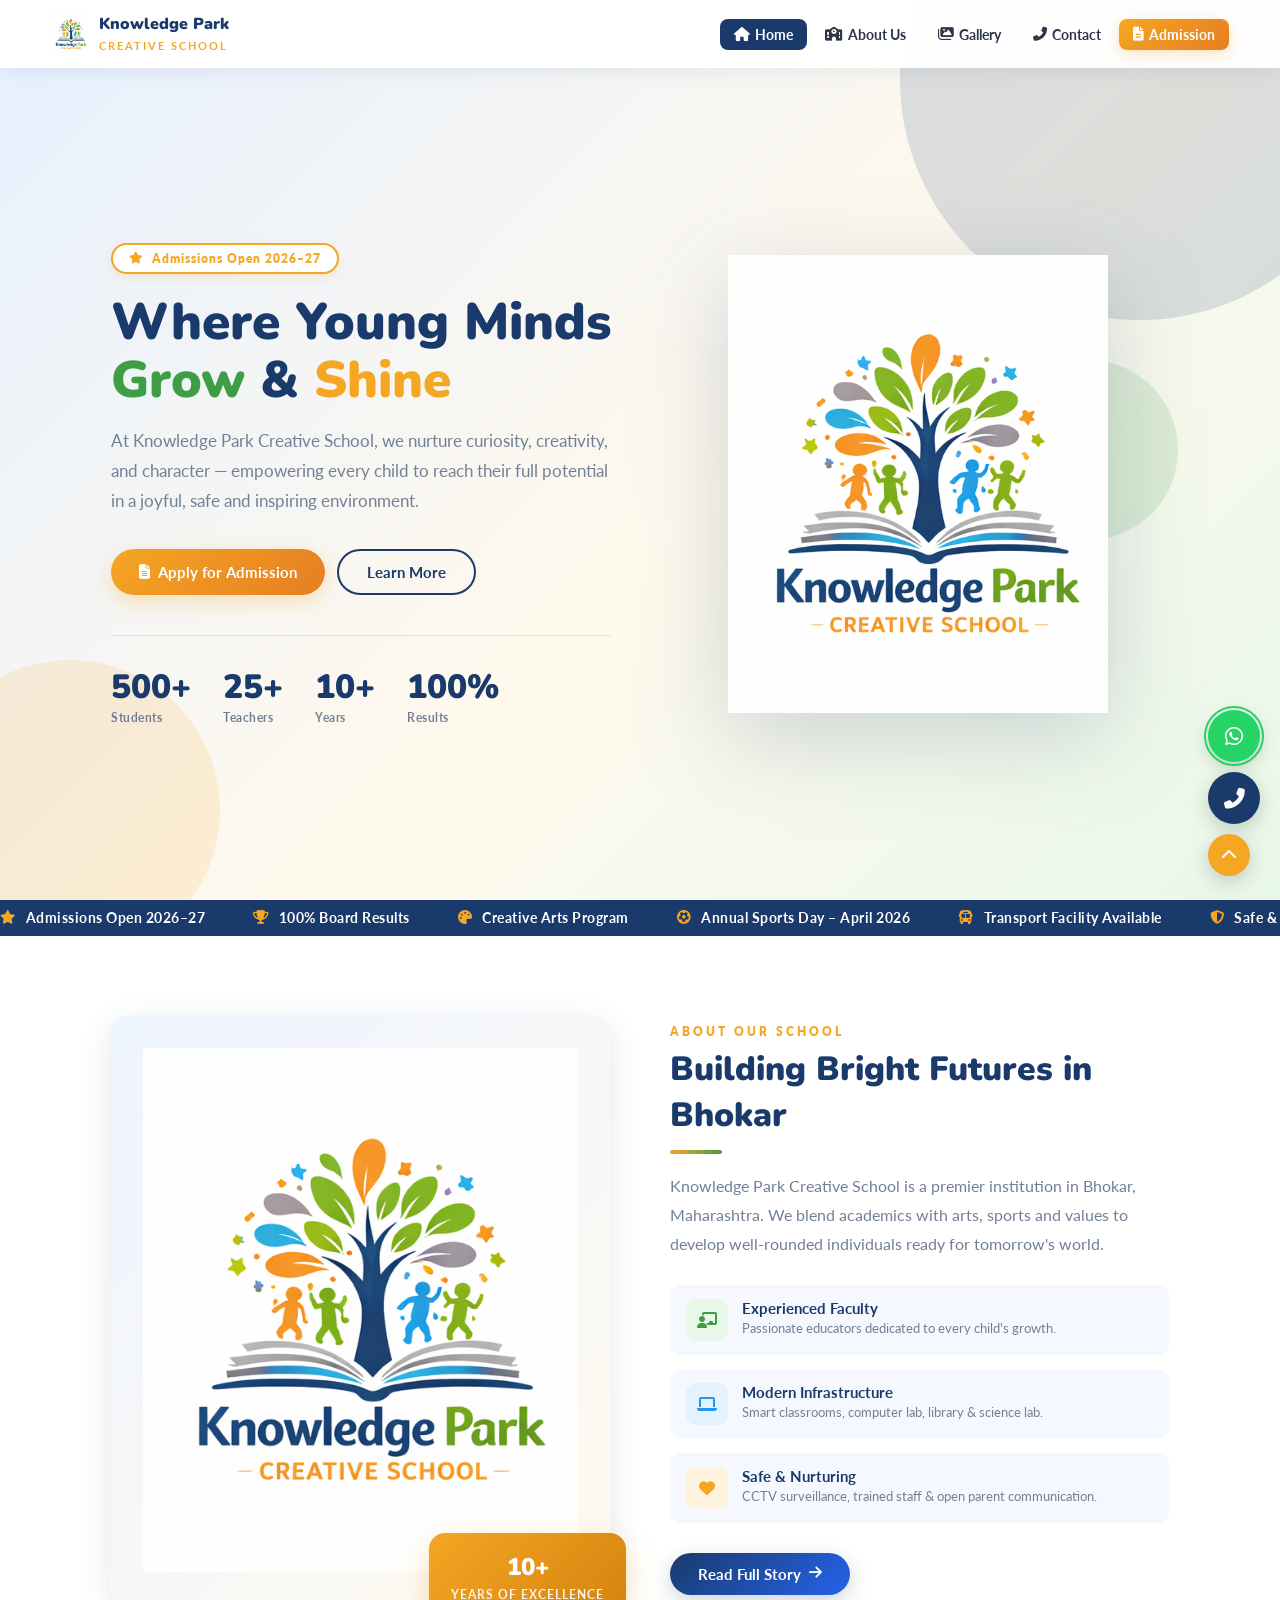
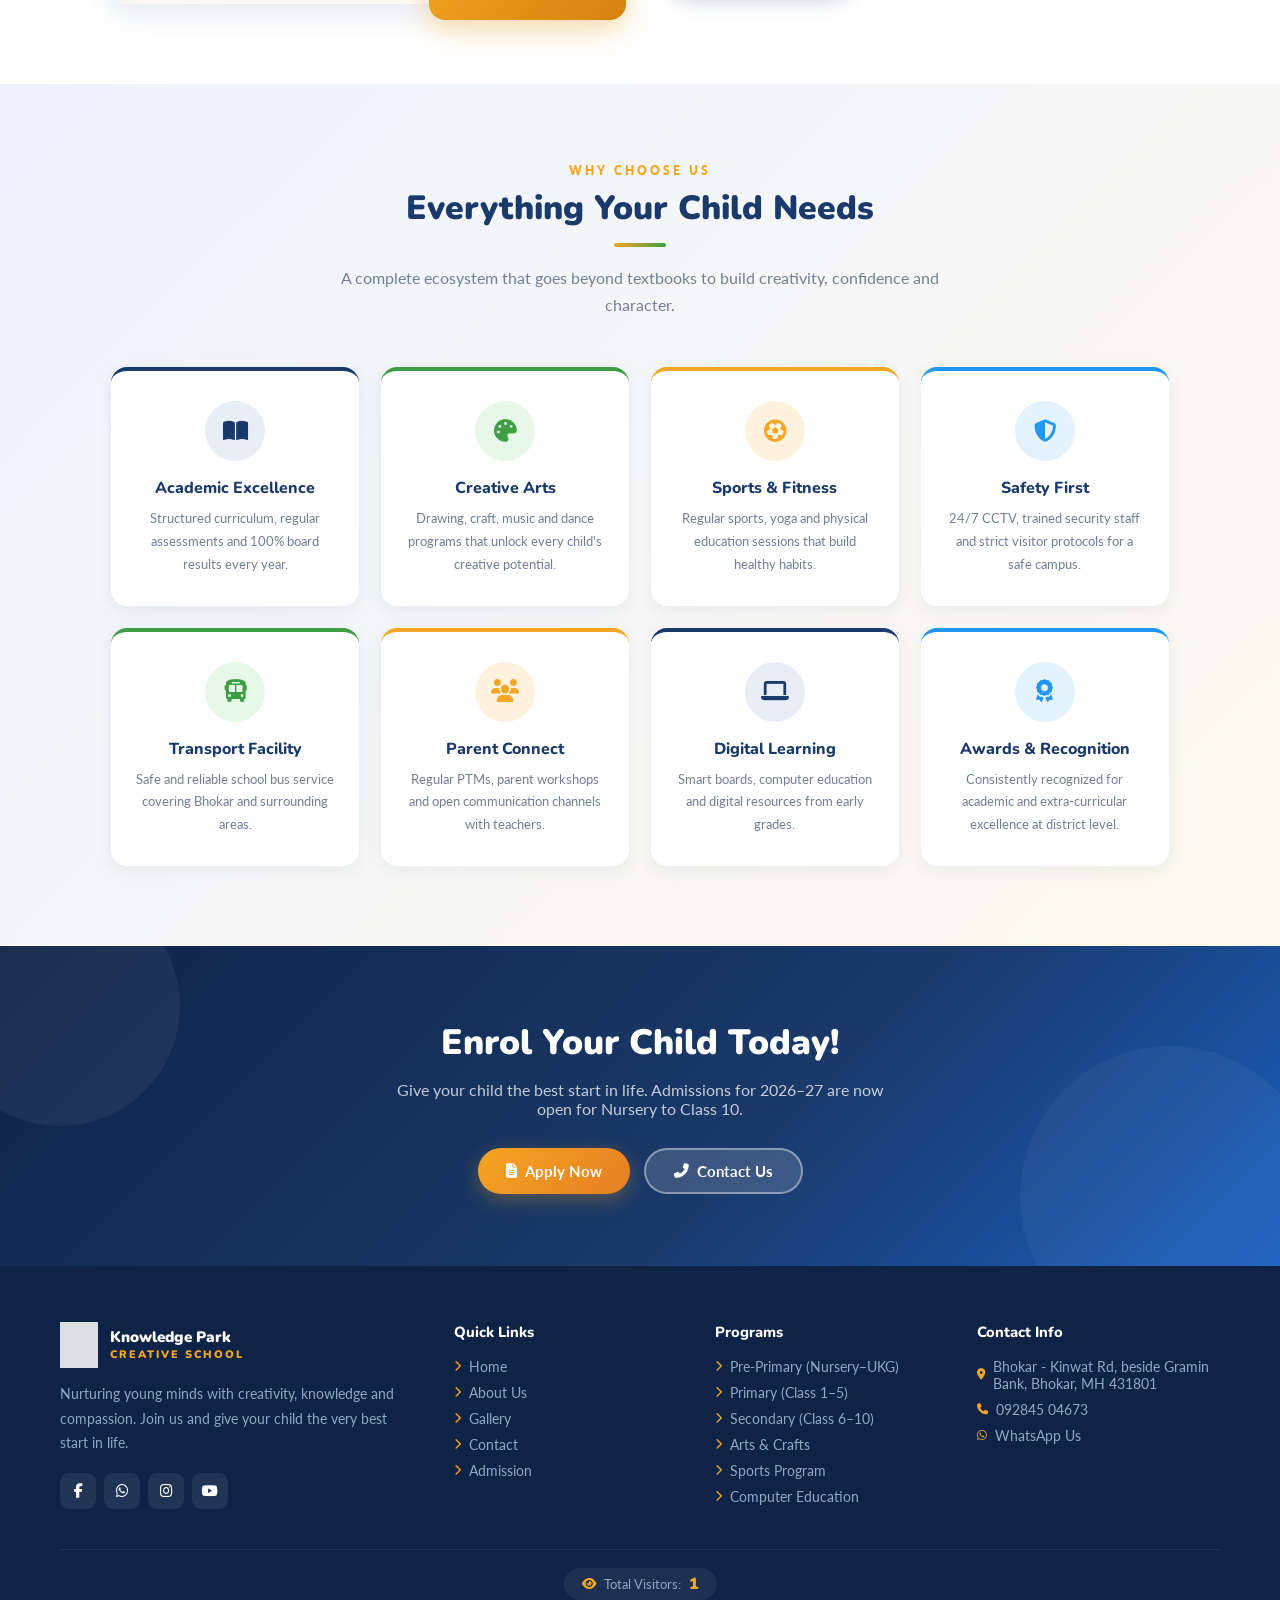
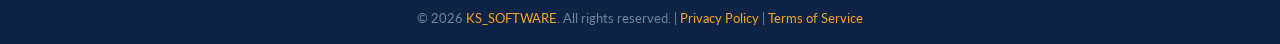
==== index.html @ bd8cb3d2 "School Website Knowledge Park Creative School Bhokar" ====
<!DOCTYPE html>
<html lang="en">
<head>
  <meta charset="UTF-8"/>
  <meta name="viewport" content="width=device-width, initial-scale=1.0"/>
  <title>Knowledge Park Creative School | Home</title>
  <meta name="description" content="Knowledge Park Creative School – A premier creative school in Bhokar, Maharashtra nurturing young minds."/>
  <link rel="icon" type="image/png" href="logo.png"/>
  <link rel="stylesheet" href="style.css"/>
  <link rel="stylesheet" href="https://cdnjs.cloudflare.com/ajax/libs/font-awesome/6.5.0/css/all.min.css"/>
  <style>
    /* ===== HERO ===== */
    .hero {
      min-height: 100vh;
      padding-top: 68px;
      background: linear-gradient(135deg, #e6f0ff 0%, #fff9ed 55%, #e8f8ea 100%);
      display: flex; align-items: center;
      position: relative; overflow: hidden;
    }
    .hero-orb {
      position: absolute; border-radius: 50%; pointer-events: none; opacity: .14;
    }
    .orb1 { width:480px;height:480px;background:var(--navy);top:-160px;right:-100px;animation:orbFloat 8s ease-in-out infinite; }
    .orb2 { width:300px;height:300px;background:var(--orange);bottom:-60px;left:-80px;animation:orbFloat 10s ease-in-out infinite reverse; }
    .orb3 { width:180px;height:180px;background:var(--green);top:40%;right:8%;animation:orbFloat 6s ease-in-out infinite 2s; }
    @keyframes orbFloat { 0%,100%{transform:translateY(0) scale(1);}50%{transform:translateY(-24px) scale(1.04);} }

    .hero-container {
      max-width: 1160px; margin: 0 auto; padding: 60px 4%;
      display: grid; grid-template-columns: 1fr 1fr; gap: 56px; align-items: center;
    }
    .hero-badge {
      display: inline-flex; align-items: center; gap: 8px;
      background: #fff; border: 2px solid var(--orange);
      color: var(--orange); font-weight: 800; font-size: .75rem;
      padding: 6px 16px; border-radius: 50px; margin-bottom: 20px;
      letter-spacing: 1px; box-shadow: 0 4px 12px rgba(245,166,35,.15);
      animation: fadeIn .6s ease both;
    }
    .hero-badge i { animation: spin 3s linear infinite; }
    @keyframes spin { to { transform: rotate(360deg); } }
    @keyframes fadeIn { from{opacity:0;transform:translateY(20px);}to{opacity:1;transform:translateY(0);} }

    .hero-title {
      font-family: 'Nunito', sans-serif;
      font-weight: 900; font-size: 3.2rem; line-height: 1.13;
      color: var(--navy); margin-bottom: 18px;
      animation: fadeIn .75s ease .1s both;
    }
    .hero-title .accent { color: var(--green); }
    .hero-title .accent2 { color: var(--orange); }
    .hero-desc {
      font-size: 1.04rem; color: var(--text-light);
      line-height: 1.8; margin-bottom: 32px;
      animation: fadeIn .75s ease .2s both;
    }
    .hero-actions { display: flex; gap: 12px; flex-wrap: wrap; animation: fadeIn .75s ease .3s both; }
    .hero-img-wrap {
      display: flex; justify-content: center; align-items: center;
      animation: fadeIn 1s ease .2s both;
    }
    .hero-img-wrap img {
      width: 88%; max-width: 380px;
      filter: drop-shadow(0 24px 48px rgba(26,58,107,.2));
      animation: imgFloat 5s ease-in-out infinite;
    }
    @keyframes imgFloat { 0%,100%{transform:translateY(0);}50%{transform:translateY(-16px);} }

    .hero-stats {
      display: flex; gap: 32px; flex-wrap: wrap;
      margin-top: 40px; padding-top: 28px;
      border-top: 1px solid rgba(26,58,107,.1);
      animation: fadeIn .75s ease .4s both;
    }
    .stat .num {
      font-family: 'Nunito', sans-serif;
      font-weight: 900; font-size: 2.1rem; color: var(--navy);
    }
    .stat .lbl { font-size: .76rem; color: var(--text-light); font-weight: 700; letter-spacing: .5px; }

    /* ===== MARQUEE ===== */
    .marquee-bar {
      background: var(--navy); color: #fff;
      padding: 10px 0; overflow: hidden; position: relative;
    }
    .marquee-track {
      display: flex; gap: 48px; width: max-content;
      animation: marquee 22s linear infinite;
      font-size: .85rem; font-weight: 700; letter-spacing: .5px;
      white-space: nowrap;
    }
    .marquee-track span { display: flex; align-items: center; gap: 10px; }
    .marquee-track i { color: var(--orange); }
    @keyframes marquee { 0%{transform:translateX(0);}100%{transform:translateX(-50%);} }

    /* ===== ABOUT SNIPPET ===== */
    .about-snap { background: #fff; }
    .about-snap-grid {
      display: grid; grid-template-columns: 1fr 1fr; gap: 60px; align-items: center;
    }
    .about-img-box { position: relative; }
    .about-img-box img {
      border-radius: var(--radius);
      background: linear-gradient(135deg,#eef4ff,#fffaef);
      padding: 32px;
      box-shadow: var(--shadow);
    }
    .about-float-badge {
      position: absolute; bottom: -16px; right: -16px;
      background: linear-gradient(135deg, var(--orange), #d4820e);
      color: #fff; border-radius: var(--radius);
      padding: 18px 22px; text-align: center;
      box-shadow: 0 10px 28px rgba(245,166,35,.35);
    }
    .about-float-badge strong { font-family:'Nunito',sans-serif; font-weight:900; font-size:1.5rem; display:block; }
    .about-float-badge span { font-size:.72rem; opacity:.9; font-weight:700; letter-spacing:1px; }

    .feat-list { display: flex; flex-direction: column; gap: 14px; margin: 26px 0 30px; }
    .feat-row {
      display: flex; gap: 14px; align-items: flex-start;
      padding: 14px 16px; border-radius: 12px;
      background: var(--bg); transition: transform .2s;
    }
    .feat-row:hover { transform: translateX(6px); }
    .feat-ico {
      width: 42px; height: 42px; border-radius: 10px; flex-shrink: 0;
      display: flex; align-items: center; justify-content: center; font-size: 1rem;
    }
    .ico-g { background: var(--green-light); color: var(--green); }
    .ico-b { background: var(--blue-light); color: var(--blue); }
    .ico-o { background: var(--orange-light); color: var(--orange); }
    .feat-row h4 { font-weight: 700; font-size: .92rem; color: var(--navy); }
    .feat-row p { font-size: .82rem; color: var(--text-light); margin-top: 3px; }

    /* ===== FEATURE CARDS ===== */
    .why-section { background: linear-gradient(135deg,#edf3ff,#fffaef); }
    .cards-grid {
      display: grid;
      grid-template-columns: repeat(auto-fit, minmax(240px,1fr));
      gap: 22px;
    }
    .why-card {
      background: #fff; border-radius: var(--radius);
      padding: 30px 24px; text-align: center;
      box-shadow: var(--shadow-sm);
      border-top: 4px solid transparent;
      transition: transform .3s, box-shadow .3s;
    }
    .why-card:hover { transform: translateY(-8px); box-shadow: var(--shadow); }
    .why-card.c-navy { border-top-color: var(--navy); }
    .why-card.c-green { border-top-color: var(--green); }
    .why-card.c-orange { border-top-color: var(--orange); }
    .why-card.c-blue { border-top-color: var(--blue); }
    .why-ico {
      width: 60px; height: 60px; border-radius: 50%;
      display: flex; align-items: center; justify-content: center;
      margin: 0 auto 16px; font-size: 1.4rem;
    }
    .why-card.c-navy .why-ico { background: #e8eef8; color: var(--navy); }
    .why-card.c-green .why-ico { background: var(--green-light); color: var(--green); }
    .why-card.c-orange .why-ico { background: var(--orange-light); color: var(--orange); }
    .why-card.c-blue .why-ico { background: var(--blue-light); color: var(--blue); }
    .why-card h3 { font-family:'Nunito',sans-serif; font-weight:800; font-size:1rem; color:var(--navy); margin-bottom:8px; }
    .why-card p { font-size:.84rem; color:var(--text-light); line-height:1.7; }

    /* ===== CTA BANNER ===== */
    .cta-section {
      background: linear-gradient(135deg, var(--navy-dark), var(--navy) 60%, #1a5fbf);
      padding: 72px 4%; text-align: center; color: #fff; position: relative; overflow: hidden;
    }
    .cta-section::before {
      content: '';
      position: absolute; top: -60px; left: -60px;
      width: 240px; height: 240px; border-radius: 50%;
      background: rgba(255,255,255,.05);
    }
    .cta-section::after {
      content: '';
      position: absolute; bottom: -80px; right: -40px;
      width: 300px; height: 300px; border-radius: 50%;
      background: rgba(255,255,255,.04);
    }
    .cta-section h2 { font-family:'Nunito',sans-serif; font-weight:900; font-size:2.2rem; margin-bottom:14px; }
    .cta-section p { color:rgba(255,255,255,.75); font-size:1rem; margin-bottom:30px; max-width:520px; margin-left:auto; margin-right:auto; }
    .cta-btns { display:flex; gap:14px; justify-content:center; flex-wrap:wrap; }

    @media(max-width:900px){
      .hero-container { grid-template-columns:1fr; text-align:center; }
      .hero-actions { justify-content:center; }
      .hero-stats { justify-content:center; }
      .hero-img-wrap { order:-1; }
      .about-snap-grid { grid-template-columns:1fr; }
      .about-float-badge { right:0; bottom:-14px; }
      .hero-title { font-size:2.2rem; }
    }
    @media(max-width:640px){ .hero-title{font-size:1.9rem;} }
  </style>
</head>
<body>

<!-- NAVBAR -->
<nav class="navbar" id="navbar">
  <a href="index.html" class="nav-brand">
    <img src="logo.png" alt="Knowledge Park Logo">
    <div class="nav-brand-text">
      <strong>Knowledge Park</strong>
      <small>CREATIVE SCHOOL</small>
    </div>
  </a>
  <ul class="nav-links">
    <li><a href="index.html" class="active"><i class="fas fa-home"></i> Home</a></li>
    <li><a href="about.html"><i class="fas fa-school"></i> About Us</a></li>
    <li><a href="gallery.html"><i class="fas fa-images"></i> Gallery</a></li>
    <li><a href="contact.html"><i class="fas fa-phone-alt"></i> Contact</a></li>
    <li class="nav-admit"><a href="admission.html"><i class="fas fa-file-alt"></i> Admission</a></li>
  </ul>
  <div class="hamburger" id="ham" onclick="toggleMob()"><span></span><span></span><span></span></div>
</nav>
<div class="mobile-nav" id="mobileNav">
  <a href="index.html" class="active"><i class="fas fa-home"></i> Home</a>
  <a href="about.html"><i class="fas fa-school"></i> About Us</a>
  <a href="gallery.html"><i class="fas fa-images"></i> Gallery</a>
  <a href="contact.html"><i class="fas fa-phone-alt"></i> Contact</a>
  <div class="m-admit"><a href="admission.html"><i class="fas fa-file-alt"></i> Admission</a></div>
</div>

<main>
  <!-- HERO -->
  <section class="hero">
    <div class="hero-orb orb1"></div>
    <div class="hero-orb orb2"></div>
    <div class="hero-orb orb3"></div>
    <div class="hero-container">
      <div class="hero-text">
        <div class="hero-badge"><i class="fas fa-star"></i> Admissions Open 2026–27</div>
        <h1 class="hero-title">Where Young Minds <span class="accent">Grow</span> &amp; <span class="accent2">Shine</span></h1>
        <p class="hero-desc">At Knowledge Park Creative School, we nurture curiosity, creativity, and character — empowering every child to reach their full potential in a joyful, safe and inspiring environment.</p>
        <div class="hero-actions">
          <a href="admission.html" class="btn btn-orange"><i class="fas fa-file-alt"></i> Apply for Admission</a>
          <a href="about.html" class="btn btn-outline">Learn More</a>
        </div>
        <div class="hero-stats">
          <div class="stat"><div class="num">500+</div><div class="lbl">Students</div></div>
          <div class="stat"><div class="num">25+</div><div class="lbl">Teachers</div></div>
          <div class="stat"><div class="num">10+</div><div class="lbl">Years</div></div>
          <div class="stat"><div class="num">100%</div><div class="lbl">Results</div></div>
        </div>
      </div>
      <div class="hero-img-wrap">
        <img src="logo.png" alt="Knowledge Park Creative School"/>
      </div>
    </div>
  </section>

  <!-- MARQUEE -->
  <div class="marquee-bar">
    <div class="marquee-track" id="marquee">
      <span><i class="fas fa-star"></i> Admissions Open 2026–27</span>
      <span><i class="fas fa-trophy"></i> 100% Board Results</span>
      <span><i class="fas fa-palette"></i> Creative Arts Program</span>
      <span><i class="fas fa-futbol"></i> Annual Sports Day – April 2026</span>
      <span><i class="fas fa-bus"></i> Transport Facility Available</span>
      <span><i class="fas fa-shield-alt"></i> Safe & Secure Campus</span>
      <span><i class="fas fa-music"></i> Cultural Events Every Month</span>
      <span><i class="fas fa-star"></i> Admissions Open 2026–27</span>
      <span><i class="fas fa-trophy"></i> 100% Board Results</span>
      <span><i class="fas fa-palette"></i> Creative Arts Program</span>
      <span><i class="fas fa-futbol"></i> Annual Sports Day – April 2026</span>
      <span><i class="fas fa-bus"></i> Transport Facility Available</span>
      <span><i class="fas fa-shield-alt"></i> Safe & Secure Campus</span>
      <span><i class="fas fa-music"></i> Cultural Events Every Month</span>
    </div>
  </div>

  <!-- ABOUT SNAP -->
  <section class="section about-snap">
    <div class="container">
      <div class="about-snap-grid">
        <div class="about-img-box reveal-left">
          <img src="logo.png" alt="About Us"/>
          <div class="about-float-badge">
            <strong>10+</strong>
            <span>YEARS OF EXCELLENCE</span>
          </div>
        </div>
        <div class="reveal-right">
          <div class="section-label">About Our School</div>
          <h2 class="section-title">Building Bright Futures in Bhokar</h2>
          <div class="divider"></div>
          <p style="color:var(--text-light);line-height:1.8;">Knowledge Park Creative School is a premier institution in Bhokar, Maharashtra. We blend academics with arts, sports and values to develop well-rounded individuals ready for tomorrow's world.</p>
          <div class="feat-list">
            <div class="feat-row">
              <div class="feat-ico ico-g"><i class="fas fa-chalkboard-teacher"></i></div>
              <div><h4>Experienced Faculty</h4><p>Passionate educators dedicated to every child's growth.</p></div>
            </div>
            <div class="feat-row">
              <div class="feat-ico ico-b"><i class="fas fa-laptop"></i></div>
              <div><h4>Modern Infrastructure</h4><p>Smart classrooms, computer lab, library & science lab.</p></div>
            </div>
            <div class="feat-row">
              <div class="feat-ico ico-o"><i class="fas fa-heart"></i></div>
              <div><h4>Safe & Nurturing</h4><p>CCTV surveillance, trained staff & open parent communication.</p></div>
            </div>
          </div>
          <a href="about.html" class="btn btn-navy">Read Full Story <i class="fas fa-arrow-right"></i></a>
        </div>
      </div>
    </div>
  </section>

  <!-- WHY US -->
  <section class="section why-section">
    <div class="container">
      <div class="text-center" style="margin-bottom:48px;">
        <div class="section-label reveal">Why Choose Us</div>
        <h2 class="section-title reveal">Everything Your Child Needs</h2>
        <div class="divider center reveal"></div>
        <p class="section-sub reveal">A complete ecosystem that goes beyond textbooks to build creativity, confidence and character.</p>
      </div>
      <div class="cards-grid">
        <div class="why-card c-navy reveal"><div class="why-ico"><i class="fas fa-book-open"></i></div><h3>Academic Excellence</h3><p>Structured curriculum, regular assessments and 100% board results every year.</p></div>
        <div class="why-card c-green reveal"><div class="why-ico"><i class="fas fa-palette"></i></div><h3>Creative Arts</h3><p>Drawing, craft, music and dance programs that unlock every child's creative potential.</p></div>
        <div class="why-card c-orange reveal"><div class="why-ico"><i class="fas fa-futbol"></i></div><h3>Sports & Fitness</h3><p>Regular sports, yoga and physical education sessions that build healthy habits.</p></div>
        <div class="why-card c-blue reveal"><div class="why-ico"><i class="fas fa-shield-alt"></i></div><h3>Safety First</h3><p>24/7 CCTV, trained security staff and strict visitor protocols for a safe campus.</p></div>
        <div class="why-card c-green reveal"><div class="why-ico"><i class="fas fa-bus"></i></div><h3>Transport Facility</h3><p>Safe and reliable school bus service covering Bhokar and surrounding areas.</p></div>
        <div class="why-card c-orange reveal"><div class="why-ico"><i class="fas fa-users"></i></div><h3>Parent Connect</h3><p>Regular PTMs, parent workshops and open communication channels with teachers.</p></div>
        <div class="why-card c-navy reveal"><div class="why-ico"><i class="fas fa-laptop"></i></div><h3>Digital Learning</h3><p>Smart boards, computer education and digital resources from early grades.</p></div>
        <div class="why-card c-blue reveal"><div class="why-ico"><i class="fas fa-award"></i></div><h3>Awards & Recognition</h3><p>Consistently recognized for academic and extra-curricular excellence at district level.</p></div>
      </div>
    </div>
  </section>

  <!-- CTA -->
  <section class="cta-section">
    <h2 class="reveal">Enrol Your Child Today!</h2>
    <p class="reveal">Give your child the best start in life. Admissions for 2026–27 are now open for Nursery to Class 10.</p>
    <div class="cta-btns reveal">
      <a href="admission.html" class="btn btn-orange"><i class="fas fa-file-alt"></i> Apply Now</a>
      <a href="contact.html" class="btn" style="background:rgba(255,255,255,.15);color:#fff;border:2px solid rgba(255,255,255,.4);"><i class="fas fa-phone-alt"></i> Contact Us</a>
    </div>
  </section>
</main>

<!-- FLOATING BUTTONS -->
<div class="float-btns">
  <a href="https://wa.me/919284504673?text=Hello!%20I%20am%20interested%20in%20Knowledge%20Park%20Creative%20School." target="_blank" class="float-btn wa" title="WhatsApp"><i class="fab fa-whatsapp"></i></a>
  <a href="tel:09284504673" class="float-btn call" title="Call Us"><i class="fas fa-phone-alt"></i></a>
  <a href="#" class="float-btn totop" title="Top"><i class="fas fa-chevron-up"></i></a>
</div>

<!-- FOOTER -->
<footer>
  <div class="footer-inner">
    <div class="footer-grid">
      <div class="footer-col">
        <div class="footer-brand-row">
          <img src="logo.png" alt="Logo"/>
          <div class="ft">Knowledge Park<small>CREATIVE SCHOOL</small></div>
        </div>
        <p>Nurturing young minds with creativity, knowledge and compassion. Join us and give your child the very best start in life.</p>
        <div class="footer-socials">
          <a href="#" class="soc"><i class="fab fa-facebook-f"></i></a>
          <a href="https://wa.me/919284504673" target="_blank" class="soc"><i class="fab fa-whatsapp"></i></a>
          <a href="#" class="soc"><i class="fab fa-instagram"></i></a>
          <a href="#" class="soc"><i class="fab fa-youtube"></i></a>
        </div>
      </div>
      <div class="footer-col">
        <h5>Quick Links</h5>
        <ul>
          <li><a href="index.html"><i class="fas fa-chevron-right"></i> Home</a></li>
          <li><a href="about.html"><i class="fas fa-chevron-right"></i> About Us</a></li>
          <li><a href="gallery.html"><i class="fas fa-chevron-right"></i> Gallery</a></li>
          <li><a href="contact.html"><i class="fas fa-chevron-right"></i> Contact</a></li>
          <li><a href="admission.html"><i class="fas fa-chevron-right"></i> Admission</a></li>
        </ul>
      </div>
      <div class="footer-col">
        <h5>Programs</h5>
        <ul>
          <li><a href="#"><i class="fas fa-chevron-right"></i> Pre-Primary (Nursery–UKG)</a></li>
          <li><a href="#"><i class="fas fa-chevron-right"></i> Primary (Class 1–5)</a></li>
          <li><a href="#"><i class="fas fa-chevron-right"></i> Secondary (Class 6–10)</a></li>
          <li><a href="#"><i class="fas fa-chevron-right"></i> Arts &amp; Crafts</a></li>
          <li><a href="#"><i class="fas fa-chevron-right"></i> Sports Program</a></li>
          <li><a href="#"><i class="fas fa-chevron-right"></i> Computer Education</a></li>
        </ul>
      </div>
      <div class="footer-col">
        <h5>Contact Info</h5>
        <ul>
          <li><a href="https://maps.app.goo.gl/Pv4KhenSPERhErub9" target="_blank"><i class="fas fa-map-marker-alt"></i> Bhokar - Kinwat Rd, beside Gramin Bank, Bhokar, MH 431801</a></li>
          <li><a href="tel:09284504673"><i class="fas fa-phone"></i> 092845 04673</a></li>
          <li><a href="https://wa.me/919284504673" target="_blank"><i class="fab fa-whatsapp"></i> WhatsApp Us</a></li>
        </ul>
      </div>
    </div>
    <div class="footer-bottom">
      <div class="visitor-row"><i class="fas fa-eye" style="color:var(--orange)"></i> Total Visitors: <span id="visitorCount">0</span></div>
      <p class="footer-copy">&copy; 2026 <a href="https://kssoftware.co.in" target="_blank" rel="noopener">KS_SOFTWARE</a>. All rights reserved. | <a href="#">Privacy Policy</a> | <a href="#">Terms of Service</a></p>
    </div>
  </div>
</footer>

<script>
  function toggleMob(){ document.getElementById('mobileNav').classList.toggle('open'); }
  // Visitor counter
  (function(){
    const k='kpcs_vc'; let c=parseInt(localStorage.getItem(k)||'0');
    if(!sessionStorage.getItem('kpcs_vs')){ c++; localStorage.setItem(k,c); sessionStorage.setItem('kpcs_vs','1'); }
    document.getElementById('visitorCount').textContent=c.toLocaleString();
  })();
  // Scroll reveal
  const revEls=document.querySelectorAll('.reveal,.reveal-left,.reveal-right');
  const obs=new IntersectionObserver(entries=>{ entries.forEach(e=>{ if(e.isIntersecting){e.target.classList.add('visible');obs.unobserve(e.target);} }); },{threshold:.1});
  revEls.forEach(el=>obs.observe(el));
</script>
</body>
</html>
---- style.css ----
@import url('https://fonts.googleapis.com/css2?family=Nunito:wght@400;600;700;800;900&family=Lato:wght@300;400;700&display=swap');

:root {
  --navy: #1a3a6b;
  --navy-dark: #0f2347;
  --green: #3d9e45;
  --green-light: #e8f8e8;
  --orange: #f5a623;
  --orange-light: #fff3e0;
  --blue: #2196f3;
  --blue-light: #e3f2fd;
  --white: #ffffff;
  --bg: #f5f8ff;
  --text: #2d3748;
  --text-light: #718096;
  --border: #e2e8f0;
  --shadow-sm: 0 4px 16px rgba(26,58,107,0.08);
  --shadow: 0 8px 32px rgba(26,58,107,0.12);
  --shadow-lg: 0 20px 60px rgba(26,58,107,0.16);
  --radius: 16px;
  --radius-sm: 10px;
}

*, *::before, *::after { margin: 0; padding: 0; box-sizing: border-box; }
html { scroll-behavior: smooth; }
body {
  font-family: 'Lato', sans-serif;
  color: var(--text);
  background: var(--bg);
  overflow-x: hidden;
  min-height: 100vh;
  display: flex;
  flex-direction: column;
}
main { flex: 1; }
img { max-width: 100%; display: block; }
a { text-decoration: none; }

/* ===================== NAVBAR ===================== */
.navbar {
  position: fixed; top: 0; left: 0; right: 0; z-index: 999;
  height: 68px;
  background: rgba(255,255,255,0.97);
  backdrop-filter: blur(10px);
  box-shadow: 0 2px 20px rgba(26,58,107,0.09);
  display: flex; align-items: center;
  padding: 0 4%;
  gap: 20px;
}
.nav-brand {
  display: flex; align-items: center; gap: 10px;
  text-decoration: none; flex-shrink: 0;
}
.nav-brand img { height: 46px; }
.nav-brand-text { line-height: 1.2; }
.nav-brand-text strong {
  display: block;
  font-family: 'Nunito', sans-serif;
  font-weight: 900;
  font-size: 1rem;
  color: var(--navy);
}
.nav-brand-text small {
  font-size: .68rem;
  font-weight: 700;
  color: var(--orange);
  letter-spacing: 2px;
}
.nav-links {
  display: flex; align-items: center; gap: 4px;
  list-style: none; margin-left: auto;
}
.nav-links a {
  display: flex; align-items: center; gap: 5px;
  padding: 7px 14px;
  border-radius: 8px;
  font-weight: 700;
  font-size: .88rem;
  color: var(--text);
  transition: background .2s, color .2s;
}
.nav-links a:hover { background: var(--bg); color: var(--navy); }
.nav-links a.active { background: var(--navy); color: #fff; }
.nav-links a.active:hover { background: var(--navy-dark); }
.nav-links .nav-admit a {
  background: linear-gradient(135deg, var(--orange), #e67e22);
  color: #fff;
  box-shadow: 0 4px 14px rgba(245,166,35,.3);
}
.nav-links .nav-admit a:hover { transform: translateY(-1px); box-shadow: 0 6px 18px rgba(245,166,35,.4); }
.hamburger {
  display: none; flex-direction: column; gap: 5px;
  cursor: pointer; margin-left: auto; padding: 8px; border-radius: 8px;
}
.hamburger span { width: 24px; height: 2px; background: var(--navy); border-radius: 2px; transition: .3s; }
.mobile-nav {
  display: none;
  position: fixed; top: 68px; left: 0; right: 0; z-index: 998;
  background: #fff;
  border-bottom: 1px solid var(--border);
  padding: 12px 4% 16px;
  flex-direction: column; gap: 4px;
  box-shadow: 0 8px 24px rgba(0,0,0,.08);
}
.mobile-nav.open { display: flex; }
.mobile-nav a {
  padding: 10px 14px;
  border-radius: 8px;
  font-weight: 700;
  font-size: .9rem;
  color: var(--text);
  transition: background .2s;
}
.mobile-nav a:hover, .mobile-nav a.active { background: var(--bg); color: var(--navy); }
.mobile-nav .m-admit a {
  background: linear-gradient(135deg,var(--orange),#e67e22);
  color: #fff; text-align: center; margin-top: 4px;
}

/* ===================== PAGE HEADER BANNER ===================== */
.page-banner {
  background: linear-gradient(135deg, var(--navy-dark) 0%, var(--navy) 60%, #1a5fbf 100%);
  padding: 120px 4% 60px;
  position: relative; overflow: hidden;
  text-align: center; color: #fff;
}
.page-banner::before {
  content: '';
  position: absolute; inset: 0;
  background: url("data:image/svg+xml,%3Csvg width='60' height='60' viewBox='0 0 60 60' xmlns='http://www.w3.org/2000/svg'%3E%3Cg fill='none' fill-rule='evenodd'%3E%3Cg fill='%23ffffff' fill-opacity='0.04'%3E%3Ccircle cx='30' cy='30' r='20'/%3E%3C/g%3E%3C/g%3E%3C/svg%3E");
}
.page-banner .breadcrumb {
  display: inline-flex; align-items: center; gap: 8px;
  background: rgba(255,255,255,.1);
  border: 1px solid rgba(255,255,255,.2);
  border-radius: 50px;
  padding: 6px 18px;
  font-size: .8rem;
  font-weight: 700;
  letter-spacing: .5px;
  margin-bottom: 18px;
  color: rgba(255,255,255,.85);
}
.page-banner h1 {
  font-family: 'Nunito', sans-serif;
  font-weight: 900;
  font-size: 2.8rem;
  margin-bottom: 12px;
}
.page-banner p {
  font-size: 1.05rem;
  color: rgba(255,255,255,.78);
  max-width: 560px;
  margin: 0 auto;
  line-height: 1.7;
}
.banner-wave {
  position: absolute; bottom: -1px; left: 0; right: 0;
}

/* ===================== SECTION COMMONS ===================== */
.container { max-width: 1160px; margin: 0 auto; padding: 0 4%; }
.section { padding: 80px 0; }
.section-label {
  font-size: .72rem; font-weight: 800; letter-spacing: 3px;
  text-transform: uppercase; color: var(--orange);
  margin-bottom: 8px;
}
.section-title {
  font-family: 'Nunito', sans-serif;
  font-weight: 900; font-size: 2.1rem; color: var(--navy);
  margin-bottom: 10px;
}
.section-sub {
  color: var(--text-light); line-height: 1.75; font-size: .97rem;
  max-width: 600px;
}
.divider {
  width: 52px; height: 4px;
  background: linear-gradient(90deg, var(--orange), var(--green));
  border-radius: 4px; margin: 12px 0 18px;
}
.divider.center { margin: 12px auto 18px; }
.text-center { text-align: center; }
.text-center .section-sub { margin: 0 auto; }

/* ===================== CARDS ===================== */
.card {
  background: #fff;
  border-radius: var(--radius);
  box-shadow: var(--shadow-sm);
  transition: transform .3s, box-shadow .3s;
  overflow: hidden;
}
.card:hover { transform: translateY(-6px); box-shadow: var(--shadow); }

/* ===================== BUTTONS ===================== */
.btn {
  display: inline-flex; align-items: center; gap: 8px;
  padding: 12px 28px; border-radius: 50px;
  font-family: 'Lato', sans-serif;
  font-weight: 700; font-size: .92rem;
  cursor: pointer; border: none; transition: transform .2s, box-shadow .2s;
  text-decoration: none;
}
.btn:hover { transform: translateY(-2px); }
.btn-navy {
  background: linear-gradient(135deg, var(--navy), #2563eb);
  color: #fff;
  box-shadow: 0 6px 20px rgba(26,58,107,.22);
}
.btn-navy:hover { box-shadow: 0 10px 28px rgba(26,58,107,.3); }
.btn-orange {
  background: linear-gradient(135deg, var(--orange), #e67e22);
  color: #fff;
  box-shadow: 0 6px 20px rgba(245,166,35,.3);
}
.btn-orange:hover { box-shadow: 0 10px 28px rgba(245,166,35,.4); }
.btn-outline {
  background: transparent;
  border: 2.5px solid var(--navy);
  color: var(--navy);
}
.btn-outline:hover { background: var(--navy); color: #fff; }
.btn-green {
  background: linear-gradient(135deg, var(--green), #2e7d32);
  color: #fff;
  box-shadow: 0 6px 20px rgba(61,158,69,.25);
}

/* ===================== FORM ELEMENTS ===================== */
.form-group { display: flex; flex-direction: column; gap: 6px; margin-bottom: 16px; }
.form-group label { font-size: .82rem; font-weight: 700; color: var(--navy); }
.form-group input,
.form-group select,
.form-group textarea {
  padding: 11px 14px;
  border: 2px solid var(--border);
  border-radius: var(--radius-sm);
  font-family: 'Lato', sans-serif;
  font-size: .9rem;
  color: var(--text);
  background: #fff;
  outline: none;
  transition: border-color .2s, box-shadow .2s;
}
.form-group input:focus,
.form-group select:focus,
.form-group textarea:focus {
  border-color: var(--navy);
  box-shadow: 0 0 0 3px rgba(26,58,107,.08);
}
.form-group textarea { resize: vertical; min-height: 100px; }
.form-row { display: grid; grid-template-columns: 1fr 1fr; gap: 14px; }

/* ===================== FLOAT BUTTONS ===================== */
.float-btns {
  position: fixed; bottom: 24px; right: 20px;
  display: flex; flex-direction: column; gap: 10px;
  z-index: 1500;
}
.float-btn {
  width: 52px; height: 52px;
  border-radius: 50%;
  display: flex; align-items: center; justify-content: center;
  font-size: 1.3rem; color: #fff;
  text-decoration: none;
  box-shadow: 0 6px 20px rgba(0,0,0,.18);
  transition: transform .2s, box-shadow .2s;
  position: relative;
}
.float-btn:hover { transform: scale(1.1); box-shadow: 0 10px 26px rgba(0,0,0,.24); }
.float-btn.wa { background: #25d366; }
.float-btn.wa::after {
  content: '';
  position: absolute; inset: -4px; border-radius: 50%;
  border: 2px solid #25d366;
  animation: waPulse 2.2s infinite;
}
@keyframes waPulse {
  0% { transform: scale(1); opacity: .8; }
  70% { transform: scale(1.5); opacity: 0; }
  100% { opacity: 0; }
}
.float-btn.call { background: var(--navy); }
.float-btn.totop { background: var(--orange); width: 42px; height: 42px; font-size: 1rem; }

/* ===================== FOOTER ===================== */
footer {
  background: var(--navy-dark);
  color: #fff;
  padding: 56px 4% 0;
}
.footer-inner {
  max-width: 1160px; margin: 0 auto;
}
.footer-grid {
  display: grid;
  grid-template-columns: 1.6fr 1fr 1fr 1.1fr;
  gap: 40px;
  padding-bottom: 40px;
  border-bottom: 1px solid rgba(255,255,255,.08);
}
.footer-brand-row {
  display: flex; align-items: center; gap: 12px; margin-bottom: 14px;
}
.footer-brand-row img { height: 46px; filter: brightness(0) invert(1) opacity(.85); }
.footer-brand-row .ft { font-family: 'Nunito', sans-serif; font-weight: 900; font-size: .95rem; line-height: 1.3; }
.footer-brand-row .ft small { display: block; color: var(--orange); font-size: .68rem; letter-spacing: 2px; }
.footer-col p { font-size: .85rem; color: #8daac2; line-height: 1.8; }
.footer-col h5 {
  font-family: 'Nunito', sans-serif;
  font-weight: 800; font-size: .92rem;
  color: #fff; margin-bottom: 16px;
}
.footer-col ul { list-style: none; display: flex; flex-direction: column; gap: 9px; }
.footer-col ul li a {
  font-size: .86rem; color: #8daac2;
  display: flex; align-items: center; gap: 8px;
  transition: color .2s;
}
.footer-col ul li a:hover { color: var(--orange); }
.footer-col ul li a i { font-size: .7rem; color: var(--orange); }
.footer-socials { display: flex; gap: 8px; margin-top: 18px; }
.soc {
  width: 36px; height: 36px;
  background: rgba(255,255,255,.08);
  border-radius: 9px;
  display: flex; align-items: center; justify-content: center;
  color: #fff; font-size: .9rem; transition: background .2s;
}
.soc:hover { background: var(--orange); }
.footer-bottom {
  padding: 18px 0;
  text-align: center;
}
.visitor-row {
  display: inline-flex; align-items: center; gap: 8px;
  background: rgba(255,255,255,.06);
  border-radius: 50px; padding: 5px 18px;
  font-size: .8rem; color: #8daac2;
  margin-bottom: 10px;
}
.visitor-row span { color: var(--orange); font-family: 'Nunito', sans-serif; font-weight: 900; font-size: 1rem; }
.footer-copy { font-size: .8rem; color: #6a88a0; }
.footer-copy a { color: var(--orange); }
.footer-copy a:hover { text-decoration: underline; }

/* ===================== REVEAL ANIMATION ===================== */
.reveal { opacity: 0; transform: translateY(28px); transition: opacity .65s ease, transform .65s ease; }
.reveal.visible { opacity: 1; transform: translateY(0); }
.reveal-left { opacity: 0; transform: translateX(-30px); transition: opacity .65s ease, transform .65s ease; }
.reveal-left.visible { opacity: 1; transform: translateX(0); }
.reveal-right { opacity: 0; transform: translateX(30px); transition: opacity .65s ease, transform .65s ease; }
.reveal-right.visible { opacity: 1; transform: translateX(0); }

/* ===================== RESPONSIVE ===================== */
@media (max-width: 900px) {
  .footer-grid { grid-template-columns: 1fr 1fr; }
  .page-banner h1 { font-size: 2rem; }
}
@media (max-width: 640px) {
  .nav-links { display: none !important; }
  .hamburger { display: flex; }
  .form-row { grid-template-columns: 1fr; }
  .footer-grid { grid-template-columns: 1fr; gap: 28px; }
  .section { padding: 56px 0; }
  .page-banner { padding: 110px 4% 50px; }
  .page-banner h1 { font-size: 1.7rem; }
}
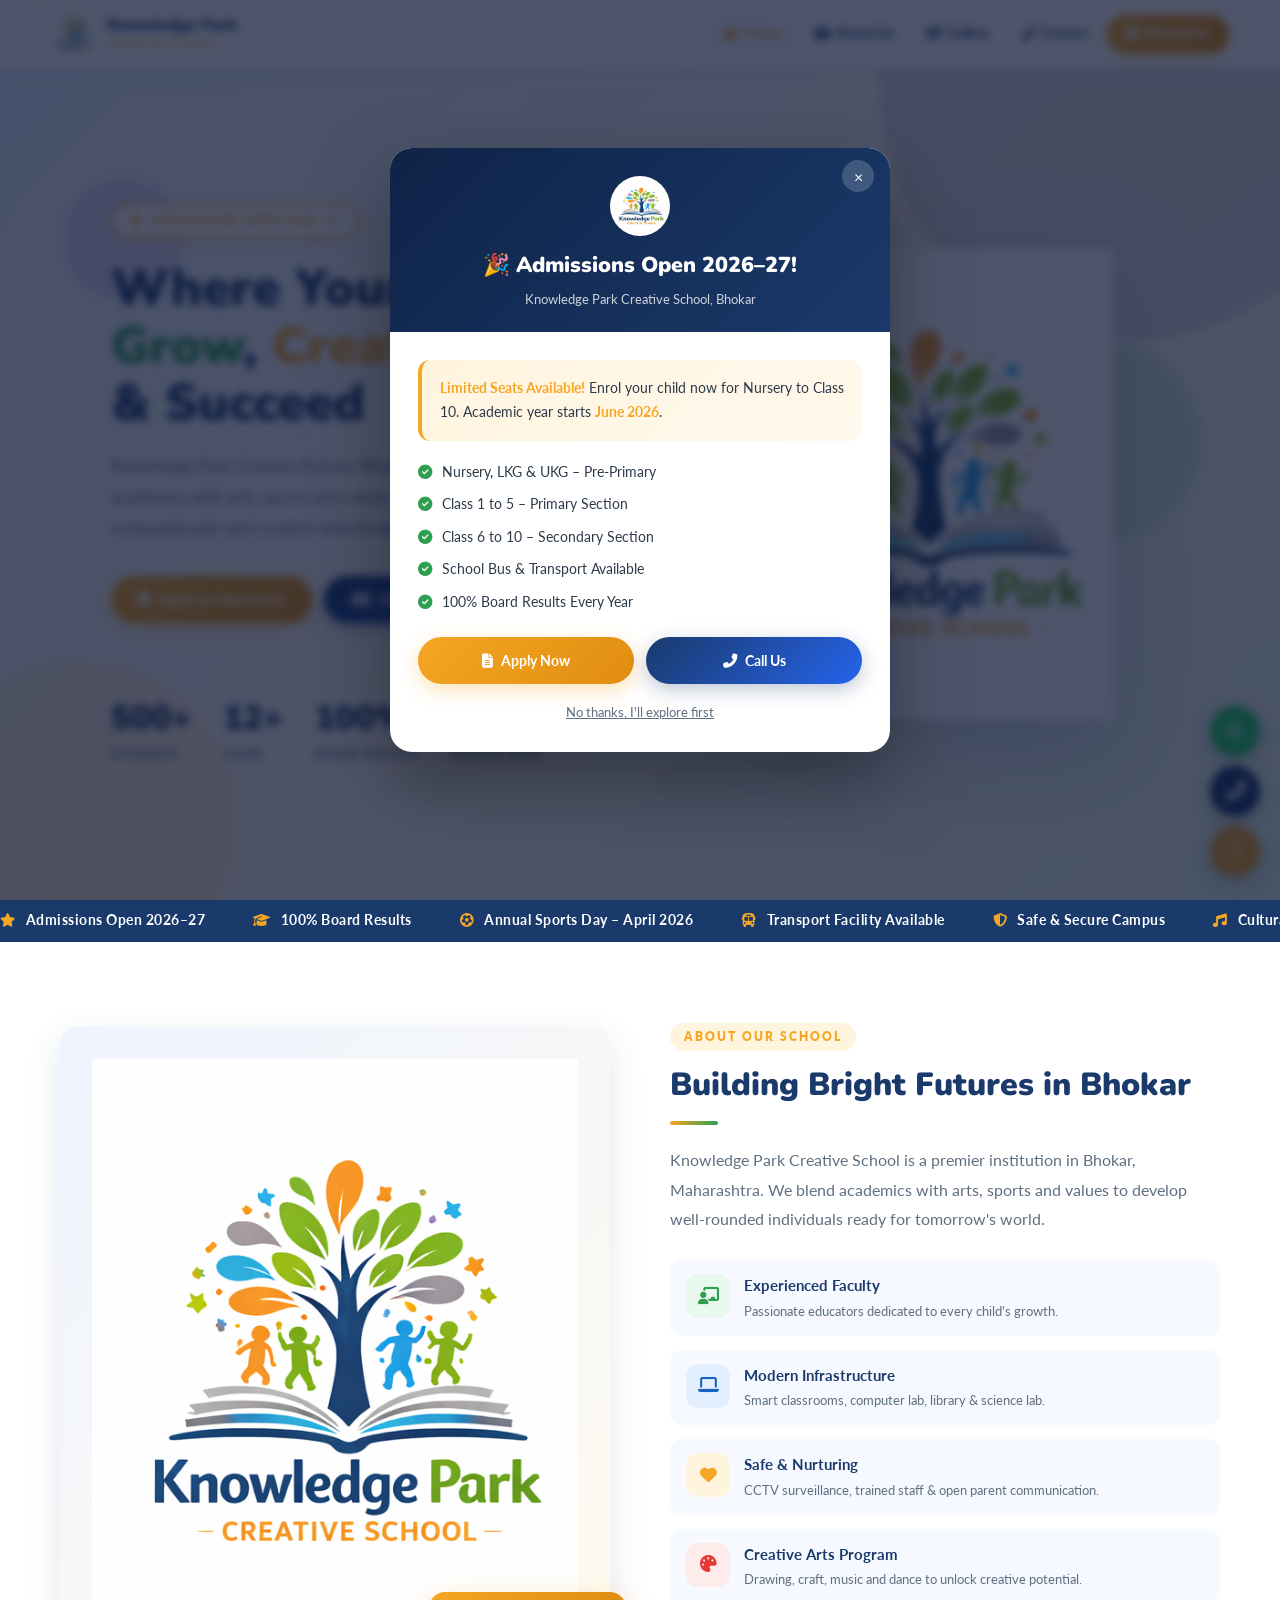
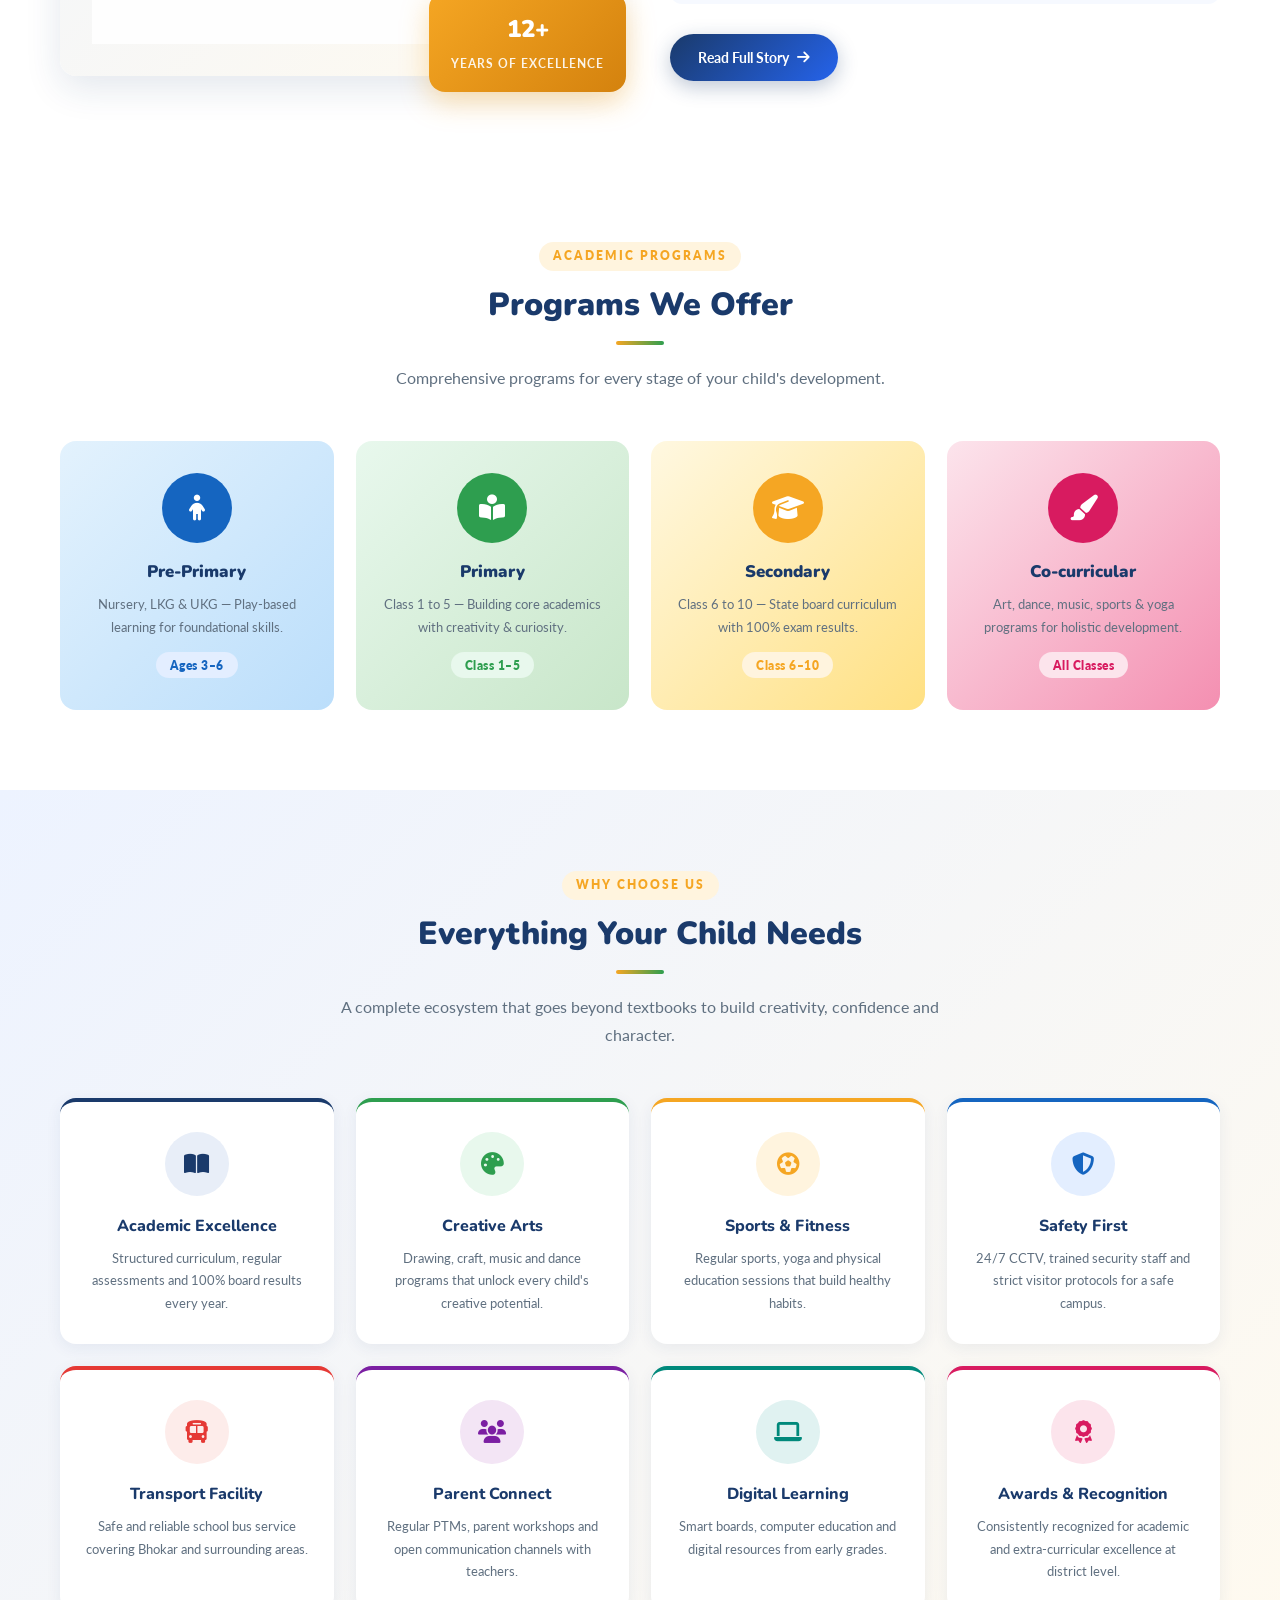
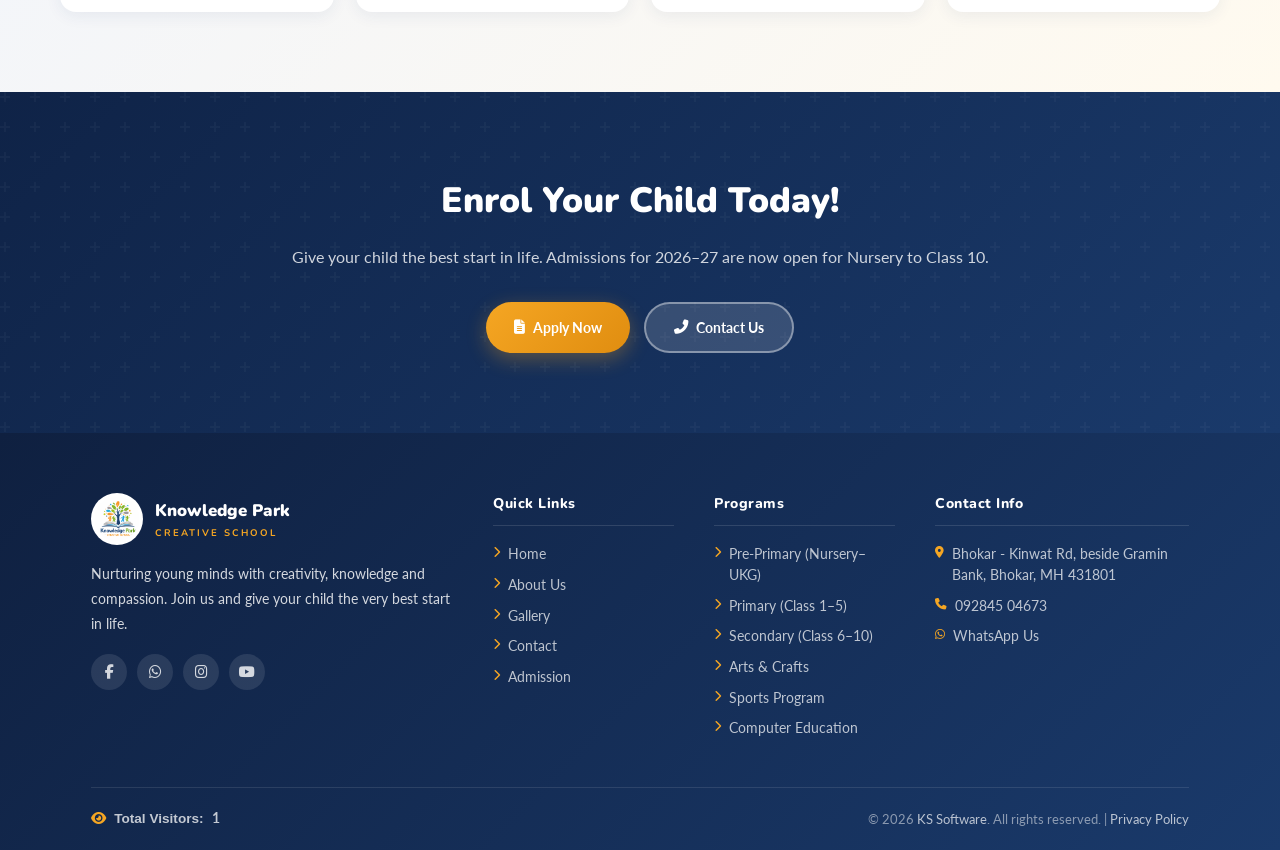
==== commit eda0f9e6: "FINAL CODE WESBITE CODE" ====
--- a/index.html
+++ b/index.html
@@ -4,26 +4,25 @@
   <meta charset="UTF-8"/>
   <meta name="viewport" content="width=device-width, initial-scale=1.0"/>
   <title>Knowledge Park Creative School | Home</title>
-  <meta name="description" content="Knowledge Park Creative School – A premier creative school in Bhokar, Maharashtra nurturing young minds."/>
-  <link rel="icon" type="image/png" href="logo.png"/>
+  <meta name="description" content="Knowledge Park Creative School – A premier creative school in Bhokar, Maharashtra nurturing young minds since 2014."/>
+  <!-- ✅ FAVICON FIX: logoicon.png as favicon -->
+  <link rel="icon" type="image/png" href="logoicon.png"/>
+  <link rel="apple-touch-icon" href="logoicon.png"/>
   <link rel="stylesheet" href="style.css"/>
   <link rel="stylesheet" href="https://cdnjs.cloudflare.com/ajax/libs/font-awesome/6.5.0/css/all.min.css"/>
   <style>
     /* ===== HERO ===== */
     .hero {
-      min-height: 100vh;
-      padding-top: 68px;
+      min-height: 100vh; padding-top: 68px;
       background: linear-gradient(135deg, #e6f0ff 0%, #fff9ed 55%, #e8f8ea 100%);
-      display: flex; align-items: center;
-      position: relative; overflow: hidden;
-    }
-    .hero-orb {
-      position: absolute; border-radius: 50%; pointer-events: none; opacity: .14;
-    }
-    .orb1 { width:480px;height:480px;background:var(--navy);top:-160px;right:-100px;animation:orbFloat 8s ease-in-out infinite; }
-    .orb2 { width:300px;height:300px;background:var(--orange);bottom:-60px;left:-80px;animation:orbFloat 10s ease-in-out infinite reverse; }
-    .orb3 { width:180px;height:180px;background:var(--green);top:40%;right:8%;animation:orbFloat 6s ease-in-out infinite 2s; }
-    @keyframes orbFloat { 0%,100%{transform:translateY(0) scale(1);}50%{transform:translateY(-24px) scale(1.04);} }
+      display: flex; align-items: center; position: relative; overflow: hidden;
+    }
+    .hero-orb { position: absolute; border-radius: 50%; pointer-events: none; opacity: .13; }
+    .orb1 { width:500px;height:500px;background:var(--navy);top:-160px;right:-100px;animation:orbFloat 8s ease-in-out infinite; }
+    .orb2 { width:320px;height:320px;background:var(--orange);bottom:-80px;left:-80px;animation:orbFloat 10s ease-in-out infinite reverse; }
+    .orb3 { width:200px;height:200px;background:var(--green);top:38%;right:6%;animation:orbFloat 6s ease-in-out infinite 2s; }
+    .orb4 { width:120px;height:120px;background:var(--purple, #7b1fa2);top:20%;left:5%;animation:orbFloat 7s ease-in-out infinite 1s; }
+    @keyframes orbFloat { 0%,100%{transform:translateY(0) scale(1);}50%{transform:translateY(-24px) scale(1.05);} }
 
     .hero-container {
       max-width: 1160px; margin: 0 auto; padding: 60px 4%;
@@ -32,180 +31,242 @@
     .hero-badge {
       display: inline-flex; align-items: center; gap: 8px;
       background: #fff; border: 2px solid var(--orange);
-      color: var(--orange); font-weight: 800; font-size: .75rem;
-      padding: 6px 16px; border-radius: 50px; margin-bottom: 20px;
-      letter-spacing: 1px; box-shadow: 0 4px 12px rgba(245,166,35,.15);
-      animation: fadeIn .6s ease both;
+      color: var(--orange); font-weight: 800; font-size: .73rem;
+      padding: 6px 16px; border-radius: 50px; margin-bottom: 22px;
+      letter-spacing: 1px; box-shadow: 0 4px 14px rgba(245,166,35,.18);
+      animation: fadeUp .6s ease both;
     }
     .hero-badge i { animation: spin 3s linear infinite; }
     @keyframes spin { to { transform: rotate(360deg); } }
-    @keyframes fadeIn { from{opacity:0;transform:translateY(20px);}to{opacity:1;transform:translateY(0);} }
+    @keyframes fadeUp { from{opacity:0;transform:translateY(22px);}to{opacity:1;transform:translateY(0);} }
 
     .hero-title {
-      font-family: 'Nunito', sans-serif;
-      font-weight: 900; font-size: 3.2rem; line-height: 1.13;
-      color: var(--navy); margin-bottom: 18px;
-      animation: fadeIn .75s ease .1s both;
-    }
-    .hero-title .accent { color: var(--green); }
+      font-family: 'Nunito', sans-serif; font-weight: 900;
+      font-size: 3.2rem; line-height: 1.13; color: var(--navy); margin-bottom: 18px;
+      animation: fadeUp .75s ease .1s both;
+    }
+    .hero-title .accent  { color: var(--green); }
     .hero-title .accent2 { color: var(--orange); }
     .hero-desc {
-      font-size: 1.04rem; color: var(--text-light);
-      line-height: 1.8; margin-bottom: 32px;
-      animation: fadeIn .75s ease .2s both;
-    }
-    .hero-actions { display: flex; gap: 12px; flex-wrap: wrap; animation: fadeIn .75s ease .3s both; }
+      font-size: 1.04rem; color: var(--text-light); line-height: 1.85; margin-bottom: 32px;
+      animation: fadeUp .75s ease .2s both;
+    }
+    .hero-actions { display: flex; gap: 12px; flex-wrap: wrap; animation: fadeUp .75s ease .3s both; }
     .hero-img-wrap {
       display: flex; justify-content: center; align-items: center;
-      animation: fadeIn 1s ease .2s both;
+      animation: fadeUp 1s ease .2s both;
     }
     .hero-img-wrap img {
-      width: 88%; max-width: 380px;
-      filter: drop-shadow(0 24px 48px rgba(26,58,107,.2));
+      width: 88%; max-width: 390px;
+      filter: drop-shadow(0 28px 52px rgba(26,58,107,.22));
       animation: imgFloat 5s ease-in-out infinite;
     }
-    @keyframes imgFloat { 0%,100%{transform:translateY(0);}50%{transform:translateY(-16px);} }
-
+    @keyframes imgFloat { 0%,100%{transform:translateY(0);}50%{transform:translateY(-18px);} }
     .hero-stats {
-      display: flex; gap: 32px; flex-wrap: wrap;
-      margin-top: 40px; padding-top: 28px;
-      border-top: 1px solid rgba(26,58,107,.1);
-      animation: fadeIn .75s ease .4s both;
-    }
-    .stat .num {
-      font-family: 'Nunito', sans-serif;
-      font-weight: 900; font-size: 2.1rem; color: var(--navy);
-    }
-    .stat .lbl { font-size: .76rem; color: var(--text-light); font-weight: 700; letter-spacing: .5px; }
+      display: flex; gap: 32px; flex-wrap: wrap; margin-top: 40px; padding-top: 28px;
+      border-top: 1px solid rgba(26,58,107,.1); animation: fadeUp .75s ease .4s both;
+    }
+    .stat .num { font-family:'Nunito',sans-serif; font-weight:900; font-size:2.1rem; color:var(--navy); }
+    .stat .lbl { font-size:.76rem; color:var(--text-light); font-weight:700; letter-spacing:.5px; }
 
     /* ===== MARQUEE ===== */
-    .marquee-bar {
-      background: var(--navy); color: #fff;
-      padding: 10px 0; overflow: hidden; position: relative;
-    }
+    .marquee-bar { background: var(--navy); color: #fff; padding: 10px 0; overflow: hidden; }
     .marquee-track {
       display: flex; gap: 48px; width: max-content;
-      animation: marquee 22s linear infinite;
-      font-size: .85rem; font-weight: 700; letter-spacing: .5px;
-      white-space: nowrap;
+      animation: marquee 26s linear infinite; font-size: .85rem; font-weight: 700;
+      letter-spacing: .5px; white-space: nowrap;
     }
     .marquee-track span { display: flex; align-items: center; gap: 10px; }
     .marquee-track i { color: var(--orange); }
     @keyframes marquee { 0%{transform:translateX(0);}100%{transform:translateX(-50%);} }
 
-    /* ===== ABOUT SNIPPET ===== */
+    /* ===== ABOUT SNAP ===== */
     .about-snap { background: #fff; }
-    .about-snap-grid {
-      display: grid; grid-template-columns: 1fr 1fr; gap: 60px; align-items: center;
-    }
+    .about-snap-grid { display: grid; grid-template-columns: 1fr 1fr; gap: 60px; align-items: center; }
     .about-img-box { position: relative; }
     .about-img-box img {
-      border-radius: var(--radius);
-      background: linear-gradient(135deg,#eef4ff,#fffaef);
-      padding: 32px;
-      box-shadow: var(--shadow);
+      border-radius: var(--radius); background: linear-gradient(135deg,#eef4ff,#fffaef);
+      padding: 32px; box-shadow: var(--shadow);
     }
     .about-float-badge {
       position: absolute; bottom: -16px; right: -16px;
-      background: linear-gradient(135deg, var(--orange), #d4820e);
-      color: #fff; border-radius: var(--radius);
-      padding: 18px 22px; text-align: center;
+      background: linear-gradient(135deg,var(--orange),#d4820e);
+      color: #fff; border-radius: var(--radius); padding: 18px 22px; text-align: center;
       box-shadow: 0 10px 28px rgba(245,166,35,.35);
     }
     .about-float-badge strong { font-family:'Nunito',sans-serif; font-weight:900; font-size:1.5rem; display:block; }
     .about-float-badge span { font-size:.72rem; opacity:.9; font-weight:700; letter-spacing:1px; }
 
+    /* ===== COLORFUL FEAT LIST ===== */
     .feat-list { display: flex; flex-direction: column; gap: 14px; margin: 26px 0 30px; }
     .feat-row {
-      display: flex; gap: 14px; align-items: flex-start;
-      padding: 14px 16px; border-radius: 12px;
-      background: var(--bg); transition: transform .2s;
+      display: flex; gap: 14px; align-items: flex-start; padding: 14px 16px;
+      border-radius: 12px; background: var(--bg); transition: transform .2s;
     }
     .feat-row:hover { transform: translateX(6px); }
-    .feat-ico {
-      width: 42px; height: 42px; border-radius: 10px; flex-shrink: 0;
-      display: flex; align-items: center; justify-content: center; font-size: 1rem;
-    }
-    .ico-g { background: var(--green-light); color: var(--green); }
-    .ico-b { background: var(--blue-light); color: var(--blue); }
-    .ico-o { background: var(--orange-light); color: var(--orange); }
     .feat-row h4 { font-weight: 700; font-size: .92rem; color: var(--navy); }
     .feat-row p { font-size: .82rem; color: var(--text-light); margin-top: 3px; }
 
-    /* ===== FEATURE CARDS ===== */
+    /* ===== WHY CARDS ===== */
     .why-section { background: linear-gradient(135deg,#edf3ff,#fffaef); }
-    .cards-grid {
-      display: grid;
-      grid-template-columns: repeat(auto-fit, minmax(240px,1fr));
-      gap: 22px;
-    }
+    .cards-grid { display: grid; grid-template-columns: repeat(auto-fit,minmax(240px,1fr)); gap: 22px; }
     .why-card {
-      background: #fff; border-radius: var(--radius);
-      padding: 30px 24px; text-align: center;
-      box-shadow: var(--shadow-sm);
-      border-top: 4px solid transparent;
+      background: #fff; border-radius: var(--radius); padding: 30px 24px; text-align: center;
+      box-shadow: var(--shadow-sm); border-top: 4px solid transparent;
       transition: transform .3s, box-shadow .3s;
     }
     .why-card:hover { transform: translateY(-8px); box-shadow: var(--shadow); }
-    .why-card.c-navy { border-top-color: var(--navy); }
-    .why-card.c-green { border-top-color: var(--green); }
+    .why-card.c-navy   { border-top-color: var(--navy); }
+    .why-card.c-green  { border-top-color: var(--green); }
     .why-card.c-orange { border-top-color: var(--orange); }
-    .why-card.c-blue { border-top-color: var(--blue); }
+    .why-card.c-blue   { border-top-color: var(--blue); }
+    .why-card.c-red    { border-top-color: var(--red); }
+    .why-card.c-purple { border-top-color: #7b1fa2; }
+    .why-card.c-teal   { border-top-color: var(--teal); }
+    .why-card.c-pink   { border-top-color: var(--pink); }
     .why-ico {
-      width: 60px; height: 60px; border-radius: 50%;
+      width: 64px; height: 64px; border-radius: 50%; margin: 0 auto 18px;
+      display: flex; align-items: center; justify-content: center; font-size: 1.4rem;
+    }
+    .c-navy .why-ico   { background: #e8eef8; color: var(--navy); }
+    .c-green .why-ico  { background: var(--green-light); color: var(--green); }
+    .c-orange .why-ico { background: var(--orange-light); color: var(--orange); }
+    .c-blue .why-ico   { background: var(--blue-light); color: var(--blue); }
+    .c-red .why-ico    { background: #fdecea; color: var(--red); }
+    .c-purple .why-ico { background: #f3e5f5; color: #7b1fa2; }
+    .c-teal .why-ico   { background: #e0f2f1; color: var(--teal); }
+    .c-pink .why-ico   { background: #fce4ec; color: var(--pink); }
+    .why-card h3 { font-family:'Nunito',sans-serif; font-weight:800; color:var(--navy); font-size:1rem; margin-bottom:8px; }
+    .why-card p { font-size:.84rem; color:var(--text-light); line-height:1.65; }
+
+    /* ===== PROGRAMS ===== */
+    .programs-section { background: #fff; }
+    .prog-grid { display: grid; grid-template-columns: repeat(auto-fit,minmax(220px,1fr)); gap: 22px; }
+    .prog-card {
+      border-radius: var(--radius); padding: 32px 24px; text-align: center;
+      transition: transform .3s, box-shadow .3s; position: relative; overflow: hidden;
+    }
+    .prog-card::before { content:''; position:absolute; inset:0; opacity:.07; border-radius:var(--radius); }
+    .prog-card:hover { transform: translateY(-6px); box-shadow: var(--shadow); }
+    .pc-pp { background: linear-gradient(135deg,#e3f2fd,#bbdefb); }
+    .pc-p  { background: linear-gradient(135deg,#e8f8ed,#c8e6c9); }
+    .pc-s  { background: linear-gradient(135deg,#fff8e1,#ffe082); }
+    .pc-c  { background: linear-gradient(135deg,#fce4ec,#f48fb1); }
+    .prog-icon {
+      width: 70px; height: 70px; border-radius: 50%; margin: 0 auto 16px;
+      display: flex; align-items: center; justify-content: center; font-size: 1.6rem;
+    }
+    .pc-pp .prog-icon { background: var(--blue); color:#fff; }
+    .pc-p  .prog-icon { background: var(--green); color:#fff; }
+    .pc-s  .prog-icon { background: var(--orange); color:#fff; }
+    .pc-c  .prog-icon { background: var(--pink); color:#fff; }
+    .prog-card h3 { font-family:'Nunito',sans-serif; font-weight:900; color:var(--navy); font-size:1.05rem; margin-bottom:8px; }
+    .prog-card p { font-size:.84rem; color:var(--text-light); line-height:1.65; }
+    .prog-badge {
+      display: inline-block; margin-top: 14px; padding: 4px 14px; border-radius: 20px;
+      font-size: .73rem; font-weight: 800; letter-spacing: .5px;
+    }
+    .pc-pp .prog-badge { background: var(--blue-light); color: var(--blue); }
+    .pc-p  .prog-badge { background: var(--green-light); color: var(--green); }
+    .pc-s  .prog-badge { background: var(--orange-light); color: var(--orange); }
+    .pc-c  .prog-badge { background: #fce4ec; color: var(--pink); }
+
+    /* ===== POPUP / MODAL ===== */
+    .adm-overlay {
+      position: fixed; inset: 0; z-index: 9999;
+      background: rgba(10,20,50,.72); backdrop-filter: blur(4px);
       display: flex; align-items: center; justify-content: center;
-      margin: 0 auto 16px; font-size: 1.4rem;
-    }
-    .why-card.c-navy .why-ico { background: #e8eef8; color: var(--navy); }
-    .why-card.c-green .why-ico { background: var(--green-light); color: var(--green); }
-    .why-card.c-orange .why-ico { background: var(--orange-light); color: var(--orange); }
-    .why-card.c-blue .why-ico { background: var(--blue-light); color: var(--blue); }
-    .why-card h3 { font-family:'Nunito',sans-serif; font-weight:800; font-size:1rem; color:var(--navy); margin-bottom:8px; }
-    .why-card p { font-size:.84rem; color:var(--text-light); line-height:1.7; }
-
-    /* ===== CTA BANNER ===== */
-    .cta-section {
-      background: linear-gradient(135deg, var(--navy-dark), var(--navy) 60%, #1a5fbf);
-      padding: 72px 4%; text-align: center; color: #fff; position: relative; overflow: hidden;
-    }
-    .cta-section::before {
-      content: '';
-      position: absolute; top: -60px; left: -60px;
-      width: 240px; height: 240px; border-radius: 50%;
-      background: rgba(255,255,255,.05);
-    }
-    .cta-section::after {
-      content: '';
-      position: absolute; bottom: -80px; right: -40px;
-      width: 300px; height: 300px; border-radius: 50%;
-      background: rgba(255,255,255,.04);
-    }
-    .cta-section h2 { font-family:'Nunito',sans-serif; font-weight:900; font-size:2.2rem; margin-bottom:14px; }
-    .cta-section p { color:rgba(255,255,255,.75); font-size:1rem; margin-bottom:30px; max-width:520px; margin-left:auto; margin-right:auto; }
-    .cta-btns { display:flex; gap:14px; justify-content:center; flex-wrap:wrap; }
-
-    @media(max-width:900px){
-      .hero-container { grid-template-columns:1fr; text-align:center; }
-      .hero-actions { justify-content:center; }
-      .hero-stats { justify-content:center; }
-      .hero-img-wrap { order:-1; }
-      .about-snap-grid { grid-template-columns:1fr; }
-      .about-float-badge { right:0; bottom:-14px; }
-      .hero-title { font-size:2.2rem; }
-    }
-    @media(max-width:640px){ .hero-title{font-size:1.9rem;} }
+      padding: 16px; animation: fadeIn .4s ease;
+    }
+    @keyframes fadeIn { from{opacity:0;}to{opacity:1;} }
+    .adm-modal {
+      background: #fff; border-radius: 22px; overflow: hidden;
+      max-width: 500px; width: 100%; box-shadow: 0 32px 80px rgba(0,0,0,.35);
+      animation: slideUp .45s cubic-bezier(.34,1.56,.64,1);
+    }
+    @keyframes slideUp { from{opacity:0;transform:translateY(60px) scale(.95);}to{opacity:1;transform:translateY(0) scale(1);} }
+    .adm-modal-header {
+      background: linear-gradient(135deg, var(--navy-dark), var(--navy));
+      padding: 28px 28px 22px; text-align: center; position: relative;
+    }
+    .adm-modal-header img { height: 60px; width: 60px; border-radius: 50%; margin: 0 auto 12px; background:#fff; padding:2px; }
+    .adm-modal-header h2 { font-family:'Nunito',sans-serif; font-weight:900; font-size:1.35rem; color:#fff; }
+    .adm-modal-header p { font-size:.83rem; color:rgba(255,255,255,.78); margin-top:6px; }
+    .adm-close {
+      position: absolute; top: 12px; right: 16px; background: rgba(255,255,255,.18);
+      border: none; color: #fff; width: 32px; height: 32px; border-radius: 50%;
+      cursor: pointer; font-size: 1rem; display: flex; align-items: center; justify-content: center;
+      transition: background .2s;
+    }
+    .adm-close:hover { background: rgba(255,255,255,.35); }
+    .adm-modal-body { padding: 28px; }
+    .adm-highlight {
+      background: linear-gradient(135deg, var(--orange-light), #fff9ed);
+      border-radius: 12px; padding: 16px 18px; margin-bottom: 20px;
+      border-left: 4px solid var(--orange); font-size: .9rem; color: var(--text);
+      line-height: 1.7;
+    }
+    .adm-highlight strong { color: var(--orange); }
+    .adm-points { display: flex; flex-direction: column; gap: 10px; margin-bottom: 24px; }
+    .adm-pt { display: flex; align-items: center; gap: 10px; font-size: .88rem; color: var(--text); }
+    .adm-pt i { color: var(--green); font-size: .9rem; flex-shrink: 0; }
+    .adm-modal-actions { display: flex; gap: 12px; flex-wrap: wrap; }
+    .adm-modal-actions .btn { flex: 1; justify-content: center; min-width: 140px; }
+    .adm-skip { text-align: center; margin-top: 14px; }
+    .adm-skip a { font-size: .8rem; color: var(--text-light); text-decoration: underline; cursor: pointer; }
+    .adm-skip a:hover { color: var(--navy); }
+
+    @media(max-width:768px){
+      .hero-container { grid-template-columns: 1fr; padding: 56px 5%; text-align: center; }
+      .hero-img-wrap { order: -1; }
+      .hero-img-wrap img { max-width: 260px; }
+      .hero-title { font-size: 2.2rem; }
+      .hero-actions { justify-content: center; }
+      .hero-stats { justify-content: center; }
+      .about-snap-grid { grid-template-columns: 1fr; }
+    }
+    @media(max-width:480px){
+      .hero-title { font-size: 1.9rem; }
+    }
   </style>
 </head>
 <body>
 
-<!-- NAVBAR -->
-<nav class="navbar" id="navbar">
+<!-- ===== ADMISSION POPUP MODAL ===== -->
+<div class="adm-overlay" id="admPopup">
+  <div class="adm-modal">
+    <div class="adm-modal-header">
+      <button class="adm-close" onclick="closeAdmPopup()" aria-label="Close">&times;</button>
+      <img src="logo.png" alt="Knowledge Park Logo"/>
+      <h2>🎉 Admissions Open 2026–27!</h2>
+      <p>Knowledge Park Creative School, Bhokar</p>
+    </div>
+    <div class="adm-modal-body">
+      <div class="adm-highlight">
+        <strong>Limited Seats Available!</strong> Enrol your child now for Nursery to Class 10.
+        Academic year starts <strong>June 2026</strong>.
+      </div>
+      <div class="adm-points">
+        <div class="adm-pt"><i class="fas fa-check-circle"></i> Nursery, LKG &amp; UKG – Pre-Primary</div>
+        <div class="adm-pt"><i class="fas fa-check-circle"></i> Class 1 to 5 – Primary Section</div>
+        <div class="adm-pt"><i class="fas fa-check-circle"></i> Class 6 to 10 – Secondary Section</div>
+        <div class="adm-pt"><i class="fas fa-check-circle"></i> School Bus &amp; Transport Available</div>
+        <div class="adm-pt"><i class="fas fa-check-circle"></i> 100% Board Results Every Year</div>
+      </div>
+      <div class="adm-modal-actions">
+        <a href="admission.html" class="btn btn-orange"><i class="fas fa-file-alt"></i> Apply Now</a>
+        <a href="tel:09284504673" class="btn btn-navy"><i class="fas fa-phone-alt"></i> Call Us</a>
+      </div>
+      <div class="adm-skip"><a onclick="closeAdmPopup()">No thanks, I'll explore first</a></div>
+    </div>
+  </div>
+</div>
+
+<!-- ===== NAVBAR ===== -->
+<nav class="navbar">
   <a href="index.html" class="nav-brand">
-    <img src="logo.png" alt="Knowledge Park Logo">
-    <div class="nav-brand-text">
-      <strong>Knowledge Park</strong>
-      <small>CREATIVE SCHOOL</small>
-    </div>
+    <img src="logo.png" alt="Knowledge Park Logo"/>
+    <div class="nav-brand-text"><strong>Knowledge Park</strong><small>CREATIVE SCHOOL</small></div>
   </a>
   <ul class="nav-links">
     <li><a href="index.html" class="active"><i class="fas fa-home"></i> Home</a></li>
@@ -214,7 +275,7 @@
     <li><a href="contact.html"><i class="fas fa-phone-alt"></i> Contact</a></li>
     <li class="nav-admit"><a href="admission.html"><i class="fas fa-file-alt"></i> Admission</a></li>
   </ul>
-  <div class="hamburger" id="ham" onclick="toggleMob()"><span></span><span></span><span></span></div>
+  <div class="hamburger" onclick="toggleMob()"><span></span><span></span><span></span></div>
 </nav>
 <div class="mobile-nav" id="mobileNav">
   <a href="index.html" class="active"><i class="fas fa-home"></i> Home</a>
@@ -225,25 +286,30 @@
 </div>
 
 <main>
-  <!-- HERO -->
+  <!-- ===== HERO ===== -->
   <section class="hero">
     <div class="hero-orb orb1"></div>
     <div class="hero-orb orb2"></div>
     <div class="hero-orb orb3"></div>
+    <div class="hero-orb orb4"></div>
     <div class="hero-container">
-      <div class="hero-text">
-        <div class="hero-badge"><i class="fas fa-star"></i> Admissions Open 2026–27</div>
-        <h1 class="hero-title">Where Young Minds <span class="accent">Grow</span> &amp; <span class="accent2">Shine</span></h1>
-        <p class="hero-desc">At Knowledge Park Creative School, we nurture curiosity, creativity, and character — empowering every child to reach their full potential in a joyful, safe and inspiring environment.</p>
+      <div>
+        <div class="hero-badge"><i class="fas fa-star"></i> ADMISSIONS OPEN 2026–27</div>
+        <h1 class="hero-title">
+          Where Young Minds<br>
+          <span class="accent">Grow</span>, <span class="accent2">Create</span><br>
+          &amp; Succeed
+        </h1>
+        <p class="hero-desc">Knowledge Park Creative School, Bhokar — blending strong academics with arts, sports and values to shape confident, compassionate and creative individuals ready for tomorrow.</p>
         <div class="hero-actions">
           <a href="admission.html" class="btn btn-orange"><i class="fas fa-file-alt"></i> Apply for Admission</a>
-          <a href="about.html" class="btn btn-outline">Learn More</a>
+          <a href="about.html" class="btn btn-navy"><i class="fas fa-school"></i> About Our School</a>
         </div>
         <div class="hero-stats">
-          <div class="stat"><div class="num">500+</div><div class="lbl">Students</div></div>
-          <div class="stat"><div class="num">25+</div><div class="lbl">Teachers</div></div>
-          <div class="stat"><div class="num">10+</div><div class="lbl">Years</div></div>
-          <div class="stat"><div class="num">100%</div><div class="lbl">Results</div></div>
+          <div class="stat"><div class="num">500+</div><div class="lbl">STUDENTS</div></div>
+          <div class="stat"><div class="num">12+</div><div class="lbl">YEARS</div></div>
+          <div class="stat"><div class="num">100%</div><div class="lbl">BOARD RESULTS</div></div>
+          <div class="stat"><div class="num">50+</div><div class="lbl">AWARDS WON</div></div>
         </div>
       </div>
       <div class="hero-img-wrap">
@@ -252,34 +318,37 @@
     </div>
   </section>
 
-  <!-- MARQUEE -->
+  <!-- ===== MARQUEE ===== -->
   <div class="marquee-bar">
-    <div class="marquee-track" id="marquee">
+    <div class="marquee-track">
       <span><i class="fas fa-star"></i> Admissions Open 2026–27</span>
-      <span><i class="fas fa-trophy"></i> 100% Board Results</span>
-      <span><i class="fas fa-palette"></i> Creative Arts Program</span>
+      <span><i class="fas fa-graduation-cap"></i> 100% Board Results</span>
       <span><i class="fas fa-futbol"></i> Annual Sports Day – April 2026</span>
       <span><i class="fas fa-bus"></i> Transport Facility Available</span>
-      <span><i class="fas fa-shield-alt"></i> Safe & Secure Campus</span>
+      <span><i class="fas fa-shield-alt"></i> Safe &amp; Secure Campus</span>
       <span><i class="fas fa-music"></i> Cultural Events Every Month</span>
+      <span><i class="fas fa-laptop"></i> Smart Classrooms &amp; Digital Learning</span>
+      <span><i class="fas fa-users"></i> Experienced &amp; Dedicated Faculty</span>
+      <!-- duplicate for seamless loop -->
       <span><i class="fas fa-star"></i> Admissions Open 2026–27</span>
-      <span><i class="fas fa-trophy"></i> 100% Board Results</span>
-      <span><i class="fas fa-palette"></i> Creative Arts Program</span>
+      <span><i class="fas fa-graduation-cap"></i> 100% Board Results</span>
       <span><i class="fas fa-futbol"></i> Annual Sports Day – April 2026</span>
       <span><i class="fas fa-bus"></i> Transport Facility Available</span>
-      <span><i class="fas fa-shield-alt"></i> Safe & Secure Campus</span>
+      <span><i class="fas fa-shield-alt"></i> Safe &amp; Secure Campus</span>
       <span><i class="fas fa-music"></i> Cultural Events Every Month</span>
+      <span><i class="fas fa-laptop"></i> Smart Classrooms &amp; Digital Learning</span>
+      <span><i class="fas fa-users"></i> Experienced &amp; Dedicated Faculty</span>
     </div>
   </div>
 
-  <!-- ABOUT SNAP -->
+  <!-- ===== ABOUT SNAP ===== -->
   <section class="section about-snap">
     <div class="container">
       <div class="about-snap-grid">
         <div class="about-img-box reveal-left">
-          <img src="logo.png" alt="About Us"/>
+          <img src="logo.png" alt="About Knowledge Park Creative School"/>
           <div class="about-float-badge">
-            <strong>10+</strong>
+            <strong>12+</strong>
             <span>YEARS OF EXCELLENCE</span>
           </div>
         </div>
@@ -287,7 +356,7 @@
           <div class="section-label">About Our School</div>
           <h2 class="section-title">Building Bright Futures in Bhokar</h2>
           <div class="divider"></div>
-          <p style="color:var(--text-light);line-height:1.8;">Knowledge Park Creative School is a premier institution in Bhokar, Maharashtra. We blend academics with arts, sports and values to develop well-rounded individuals ready for tomorrow's world.</p>
+          <p style="color:var(--text-light);line-height:1.85;">Knowledge Park Creative School is a premier institution in Bhokar, Maharashtra. We blend academics with arts, sports and values to develop well-rounded individuals ready for tomorrow's world.</p>
           <div class="feat-list">
             <div class="feat-row">
               <div class="feat-ico ico-g"><i class="fas fa-chalkboard-teacher"></i></div>
@@ -295,11 +364,15 @@
             </div>
             <div class="feat-row">
               <div class="feat-ico ico-b"><i class="fas fa-laptop"></i></div>
-              <div><h4>Modern Infrastructure</h4><p>Smart classrooms, computer lab, library & science lab.</p></div>
+              <div><h4>Modern Infrastructure</h4><p>Smart classrooms, computer lab, library &amp; science lab.</p></div>
             </div>
             <div class="feat-row">
               <div class="feat-ico ico-o"><i class="fas fa-heart"></i></div>
-              <div><h4>Safe & Nurturing</h4><p>CCTV surveillance, trained staff & open parent communication.</p></div>
+              <div><h4>Safe &amp; Nurturing</h4><p>CCTV surveillance, trained staff &amp; open parent communication.</p></div>
+            </div>
+            <div class="feat-row">
+              <div class="feat-ico ico-r"><i class="fas fa-palette"></i></div>
+              <div><h4>Creative Arts Program</h4><p>Drawing, craft, music and dance to unlock creative potential.</p></div>
             </div>
           </div>
           <a href="about.html" class="btn btn-navy">Read Full Story <i class="fas fa-arrow-right"></i></a>
@@ -308,7 +381,45 @@
     </div>
   </section>
 
-  <!-- WHY US -->
+  <!-- ===== PROGRAMS ===== -->
+  <section class="section programs-section">
+    <div class="container">
+      <div class="text-center" style="margin-bottom:48px;">
+        <div class="section-label reveal">Academic Programs</div>
+        <h2 class="section-title reveal">Programs We Offer</h2>
+        <div class="divider center reveal"></div>
+        <p class="section-sub reveal">Comprehensive programs for every stage of your child's development.</p>
+      </div>
+      <div class="prog-grid">
+        <div class="prog-card pc-pp reveal">
+          <div class="prog-icon"><i class="fas fa-child"></i></div>
+          <h3>Pre-Primary</h3>
+          <p>Nursery, LKG & UKG — Play-based learning for foundational skills.</p>
+          <div class="prog-badge">Ages 3–6</div>
+        </div>
+        <div class="prog-card pc-p reveal">
+          <div class="prog-icon"><i class="fas fa-book-reader"></i></div>
+          <h3>Primary</h3>
+          <p>Class 1 to 5 — Building core academics with creativity &amp; curiosity.</p>
+          <div class="prog-badge">Class 1–5</div>
+        </div>
+        <div class="prog-card pc-s reveal">
+          <div class="prog-icon"><i class="fas fa-graduation-cap"></i></div>
+          <h3>Secondary</h3>
+          <p>Class 6 to 10 — State board curriculum with 100% exam results.</p>
+          <div class="prog-badge">Class 6–10</div>
+        </div>
+        <div class="prog-card pc-c reveal">
+          <div class="prog-icon"><i class="fas fa-paint-brush"></i></div>
+          <h3>Co-curricular</h3>
+          <p>Art, dance, music, sports &amp; yoga programs for holistic development.</p>
+          <div class="prog-badge">All Classes</div>
+        </div>
+      </div>
+    </div>
+  </section>
+
+  <!-- ===== WHY US ===== -->
   <section class="section why-section">
     <div class="container">
       <div class="text-center" style="margin-bottom:48px;">
@@ -318,19 +429,51 @@
         <p class="section-sub reveal">A complete ecosystem that goes beyond textbooks to build creativity, confidence and character.</p>
       </div>
       <div class="cards-grid">
-        <div class="why-card c-navy reveal"><div class="why-ico"><i class="fas fa-book-open"></i></div><h3>Academic Excellence</h3><p>Structured curriculum, regular assessments and 100% board results every year.</p></div>
-        <div class="why-card c-green reveal"><div class="why-ico"><i class="fas fa-palette"></i></div><h3>Creative Arts</h3><p>Drawing, craft, music and dance programs that unlock every child's creative potential.</p></div>
-        <div class="why-card c-orange reveal"><div class="why-ico"><i class="fas fa-futbol"></i></div><h3>Sports & Fitness</h3><p>Regular sports, yoga and physical education sessions that build healthy habits.</p></div>
-        <div class="why-card c-blue reveal"><div class="why-ico"><i class="fas fa-shield-alt"></i></div><h3>Safety First</h3><p>24/7 CCTV, trained security staff and strict visitor protocols for a safe campus.</p></div>
-        <div class="why-card c-green reveal"><div class="why-ico"><i class="fas fa-bus"></i></div><h3>Transport Facility</h3><p>Safe and reliable school bus service covering Bhokar and surrounding areas.</p></div>
-        <div class="why-card c-orange reveal"><div class="why-ico"><i class="fas fa-users"></i></div><h3>Parent Connect</h3><p>Regular PTMs, parent workshops and open communication channels with teachers.</p></div>
-        <div class="why-card c-navy reveal"><div class="why-ico"><i class="fas fa-laptop"></i></div><h3>Digital Learning</h3><p>Smart boards, computer education and digital resources from early grades.</p></div>
-        <div class="why-card c-blue reveal"><div class="why-ico"><i class="fas fa-award"></i></div><h3>Awards & Recognition</h3><p>Consistently recognized for academic and extra-curricular excellence at district level.</p></div>
+        <div class="why-card c-navy reveal">
+          <div class="why-ico"><i class="fas fa-book-open"></i></div>
+          <h3>Academic Excellence</h3>
+          <p>Structured curriculum, regular assessments and 100% board results every year.</p>
+        </div>
+        <div class="why-card c-green reveal">
+          <div class="why-ico"><i class="fas fa-palette"></i></div>
+          <h3>Creative Arts</h3>
+          <p>Drawing, craft, music and dance programs that unlock every child's creative potential.</p>
+        </div>
+        <div class="why-card c-orange reveal">
+          <div class="why-ico"><i class="fas fa-futbol"></i></div>
+          <h3>Sports &amp; Fitness</h3>
+          <p>Regular sports, yoga and physical education sessions that build healthy habits.</p>
+        </div>
+        <div class="why-card c-blue reveal">
+          <div class="why-ico"><i class="fas fa-shield-alt"></i></div>
+          <h3>Safety First</h3>
+          <p>24/7 CCTV, trained security staff and strict visitor protocols for a safe campus.</p>
+        </div>
+        <div class="why-card c-red reveal">
+          <div class="why-ico"><i class="fas fa-bus"></i></div>
+          <h3>Transport Facility</h3>
+          <p>Safe and reliable school bus service covering Bhokar and surrounding areas.</p>
+        </div>
+        <div class="why-card c-purple reveal">
+          <div class="why-ico"><i class="fas fa-users"></i></div>
+          <h3>Parent Connect</h3>
+          <p>Regular PTMs, parent workshops and open communication channels with teachers.</p>
+        </div>
+        <div class="why-card c-teal reveal">
+          <div class="why-ico"><i class="fas fa-laptop"></i></div>
+          <h3>Digital Learning</h3>
+          <p>Smart boards, computer education and digital resources from early grades.</p>
+        </div>
+        <div class="why-card c-pink reveal">
+          <div class="why-ico"><i class="fas fa-award"></i></div>
+          <h3>Awards &amp; Recognition</h3>
+          <p>Consistently recognized for academic and extra-curricular excellence at district level.</p>
+        </div>
       </div>
     </div>
   </section>
 
-  <!-- CTA -->
+  <!-- ===== CTA ===== -->
   <section class="cta-section">
     <h2 class="reveal">Enrol Your Child Today!</h2>
     <p class="reveal">Give your child the best start in life. Admissions for 2026–27 are now open for Nursery to Class 10.</p>
@@ -345,16 +488,17 @@
 <div class="float-btns">
   <a href="https://wa.me/919284504673?text=Hello!%20I%20am%20interested%20in%20Knowledge%20Park%20Creative%20School." target="_blank" class="float-btn wa" title="WhatsApp"><i class="fab fa-whatsapp"></i></a>
   <a href="tel:09284504673" class="float-btn call" title="Call Us"><i class="fas fa-phone-alt"></i></a>
-  <a href="#" class="float-btn totop" title="Top"><i class="fas fa-chevron-up"></i></a>
+  <a href="#" class="float-btn totop" title="Back to Top"><i class="fas fa-chevron-up"></i></a>
 </div>
 
-<!-- FOOTER -->
+<!-- ===== FOOTER ===== -->
 <footer>
   <div class="footer-inner">
     <div class="footer-grid">
       <div class="footer-col">
+        <!-- ✅ FOOTER LOGO FIX: using logo.png from same folder -->
         <div class="footer-brand-row">
-          <img src="logo.png" alt="Logo"/>
+          <img src="logo.png" alt="Knowledge Park Logo"/>
           <div class="ft">Knowledge Park<small>CREATIVE SCHOOL</small></div>
         </div>
         <p>Nurturing young minds with creativity, knowledge and compassion. Join us and give your child the very best start in life.</p>
@@ -396,24 +540,65 @@
       </div>
     </div>
     <div class="footer-bottom">
-      <div class="visitor-row"><i class="fas fa-eye" style="color:var(--orange)"></i> Total Visitors: <span id="visitorCount">0</span></div>
-      <p class="footer-copy">&copy; 2026 <a href="https://kssoftware.co.in" target="_blank" rel="noopener">KS_SOFTWARE</a>. All rights reserved. | <a href="#">Privacy Policy</a> | <a href="#">Terms of Service</a></p>
+      <div class="visitor-row">
+        <i class="fas fa-eye" style="color:var(--orange)"></i>
+        Total Visitors: <strong><span id="visitorCount">Loading…</span></strong>
+      </div>
+      <!-- ✅ 2026 copyright -->
+      <p class="footer-copy">&copy; 2026 <a href="https://kssoftware.co.in" target="_blank" rel="noopener">KS Software</a>. All rights reserved. | <a href="#">Privacy Policy</a></p>
     </div>
   </div>
 </footer>
 
 <script>
-  function toggleMob(){ document.getElementById('mobileNav').classList.toggle('open'); }
-  // Visitor counter
-  (function(){
-    const k='kpcs_vc'; let c=parseInt(localStorage.getItem(k)||'0');
-    if(!sessionStorage.getItem('kpcs_vs')){ c++; localStorage.setItem(k,c); sessionStorage.setItem('kpcs_vs','1'); }
-    document.getElementById('visitorCount').textContent=c.toLocaleString();
-  })();
-  // Scroll reveal
-  const revEls=document.querySelectorAll('.reveal,.reveal-left,.reveal-right');
-  const obs=new IntersectionObserver(entries=>{ entries.forEach(e=>{ if(e.isIntersecting){e.target.classList.add('visible');obs.unobserve(e.target);} }); },{threshold:.1});
-  revEls.forEach(el=>obs.observe(el));
+/* ===== ADMISSION POPUP ===== */
+function closeAdmPopup(){
+  document.getElementById('admPopup').style.display='none';
+  sessionStorage.setItem('kpcs_adm_shown','1');
+}
+window.addEventListener('load', function(){
+  if(!sessionStorage.getItem('kpcs_adm_shown')){
+    setTimeout(function(){ document.getElementById('admPopup').style.display='flex'; }, 1200);
+  } else {
+    document.getElementById('admPopup').style.display='none';
+  }
+});
+document.getElementById('admPopup').addEventListener('click', function(e){
+  if(e.target === this) closeAdmPopup();
+});
+
+/* ===== MOBILE NAV ===== */
+function toggleMob(){ document.getElementById('mobileNav').classList.toggle('open'); }
+
+/* ===== VISITOR COUNTER (localStorage — real cumulative) =====
+   Every unique browser session adds 1. Works locally.
+   For a real shared counter across users, use a backend API.
+*/
+(function(){
+  var KEY = 'kpcs_visitor_total';
+  var SESSION_KEY = 'kpcs_session_counted';
+  var total = parseInt(localStorage.getItem(KEY) || '0', 10);
+  if(!sessionStorage.getItem(SESSION_KEY)){
+    total++;
+    localStorage.setItem(KEY, total);
+    sessionStorage.setItem(SESSION_KEY, '1');
+  }
+  document.getElementById('visitorCount').textContent = total.toLocaleString('en-IN');
+})();
+
+/* ===== SCROLL REVEAL ===== */
+(function(){
+  var els = document.querySelectorAll('.reveal,.reveal-left,.reveal-right');
+  var obs = new IntersectionObserver(function(entries){
+    entries.forEach(function(e){ if(e.isIntersecting){ e.target.classList.add('visible'); obs.unobserve(e.target); } });
+  },{threshold:.1});
+  els.forEach(function(el){ obs.observe(el); });
+})();
+
+/* ===== BACK TO TOP ===== */
+document.querySelector('.totop').addEventListener('click', function(e){
+  e.preventDefault(); window.scrollTo({top:0,behavior:'smooth'});
+});
 </script>
 </body>
 </html>
--- a/style.css
+++ b/style.css
@@ -1,370 +1,342 @@
+/* ============================================================
+   Knowledge Park Creative School — Global Stylesheet
+   © 2026 KS Software Company
+   ============================================================ */
+
 @import url('https://fonts.googleapis.com/css2?family=Nunito:wght@400;600;700;800;900&family=Lato:wght@300;400;700&display=swap');
 
+/* ===== CSS VARIABLES ===== */
 :root {
-  --navy: #1a3a6b;
-  --navy-dark: #0f2347;
-  --green: #3d9e45;
-  --green-light: #e8f8e8;
-  --orange: #f5a623;
-  --orange-light: #fff3e0;
-  --blue: #2196f3;
-  --blue-light: #e3f2fd;
-  --white: #ffffff;
-  --bg: #f5f8ff;
-  --text: #2d3748;
-  --text-light: #718096;
-  --border: #e2e8f0;
-  --shadow-sm: 0 4px 16px rgba(26,58,107,0.08);
-  --shadow: 0 8px 32px rgba(26,58,107,0.12);
-  --shadow-lg: 0 20px 60px rgba(26,58,107,0.16);
-  --radius: 16px;
-  --radius-sm: 10px;
-}
-
-*, *::before, *::after { margin: 0; padding: 0; box-sizing: border-box; }
+  --navy:       #1a3a6b;
+  --navy-dark:  #0f2347;
+  --green:      #2e9e4f;
+  --green-light:#e8f8ed;
+  --orange:     #f5a623;
+  --orange-light:#fff4de;
+  --blue:       #1565c0;
+  --blue-light: #e3eeff;
+  --red:        #e53935;
+  --purple:     #7b1fa2;
+  --teal:       #00897b;
+  --pink:       #d81b60;
+  --bg:         #f6f9ff;
+  --border:     #e4eaf5;
+  --text:       #2d3a4a;
+  --text-light: #607080;
+  --radius:     16px;
+  --radius-sm:  10px;
+  --shadow:     0 12px 36px rgba(26,58,107,.12);
+  --shadow-sm:  0 4px 16px rgba(26,58,107,.07);
+}
+
+/* ===== RESET ===== */
+*, *::before, *::after { box-sizing: border-box; margin: 0; padding: 0; }
 html { scroll-behavior: smooth; }
 body {
   font-family: 'Lato', sans-serif;
   color: var(--text);
-  background: var(--bg);
+  background: #fff;
+  line-height: 1.6;
   overflow-x: hidden;
-  min-height: 100vh;
-  display: flex;
-  flex-direction: column;
-}
-main { flex: 1; }
+}
 img { max-width: 100%; display: block; }
-a { text-decoration: none; }
-
-/* ===================== NAVBAR ===================== */
+a { text-decoration: none; color: inherit; }
+ul { list-style: none; }
+input, select, textarea, button { font-family: inherit; }
+
+/* ===== NAVBAR ===== */
 .navbar {
-  position: fixed; top: 0; left: 0; right: 0; z-index: 999;
-  height: 68px;
-  background: rgba(255,255,255,0.97);
+  position: fixed; top: 0; left: 0; right: 0; z-index: 1000;
+  background: rgba(255,255,255,.97);
   backdrop-filter: blur(10px);
-  box-shadow: 0 2px 20px rgba(26,58,107,0.09);
-  display: flex; align-items: center;
-  padding: 0 4%;
-  gap: 20px;
+  -webkit-backdrop-filter: blur(10px);
+  box-shadow: 0 2px 20px rgba(26,58,107,.10);
+  display: flex; align-items: center; justify-content: space-between;
+  padding: 0 4%; height: 68px;
 }
 .nav-brand {
-  display: flex; align-items: center; gap: 10px;
-  text-decoration: none; flex-shrink: 0;
-}
-.nav-brand img { height: 46px; }
-.nav-brand-text { line-height: 1.2; }
+  display: flex; align-items: center; gap: 10px; text-decoration: none;
+}
+.nav-brand img {
+  height: 46px; width: 46px; border-radius: 50%;
+  object-fit: cover; background: #fff;
+}
 .nav-brand-text strong {
-  display: block;
-  font-family: 'Nunito', sans-serif;
-  font-weight: 900;
-  font-size: 1rem;
-  color: var(--navy);
+  display: block; font-family: 'Nunito', sans-serif;
+  font-weight: 900; font-size: 1rem; color: var(--navy);
+  line-height: 1.2;
 }
 .nav-brand-text small {
-  font-size: .68rem;
-  font-weight: 700;
-  color: var(--orange);
-  letter-spacing: 2px;
+  font-size: .62rem; font-weight: 700; letter-spacing: 1.5px;
+  color: var(--orange); display: block;
 }
 .nav-links {
-  display: flex; align-items: center; gap: 4px;
-  list-style: none; margin-left: auto;
+  display: flex; align-items: center; gap: 4px; list-style: none;
 }
 .nav-links a {
-  display: flex; align-items: center; gap: 5px;
-  padding: 7px 14px;
-  border-radius: 8px;
-  font-weight: 700;
-  font-size: .88rem;
-  color: var(--text);
+  display: flex; align-items: center; gap: 6px;
+  padding: 8px 14px; border-radius: 8px;
+  font-weight: 700; font-size: .85rem; color: var(--navy);
   transition: background .2s, color .2s;
 }
-.nav-links a:hover { background: var(--bg); color: var(--navy); }
-.nav-links a.active { background: var(--navy); color: #fff; }
-.nav-links a.active:hover { background: var(--navy-dark); }
-.nav-links .nav-admit a {
-  background: linear-gradient(135deg, var(--orange), #e67e22);
-  color: #fff;
-  box-shadow: 0 4px 14px rgba(245,166,35,.3);
-}
-.nav-links .nav-admit a:hover { transform: translateY(-1px); box-shadow: 0 6px 18px rgba(245,166,35,.4); }
+.nav-links a:hover, .nav-links a.active { background: var(--bg); color: var(--orange); }
+.nav-links a i { font-size: .82rem; }
+.nav-admit a {
+  background: linear-gradient(135deg, var(--orange), #e08d10) !important;
+  color: #fff !important; border-radius: 24px !important;
+  padding: 8px 20px !important; box-shadow: 0 4px 14px rgba(245,166,35,.35) !important;
+}
+.nav-admit a:hover { transform: translateY(-1px); box-shadow: 0 6px 18px rgba(245,166,35,.45) !important; }
+
+/* ===== HAMBURGER ===== */
 .hamburger {
-  display: none; flex-direction: column; gap: 5px;
-  cursor: pointer; margin-left: auto; padding: 8px; border-radius: 8px;
-}
-.hamburger span { width: 24px; height: 2px; background: var(--navy); border-radius: 2px; transition: .3s; }
+  display: none; flex-direction: column; gap: 5px; cursor: pointer;
+  padding: 6px; border-radius: 8px; transition: background .2s;
+}
+.hamburger:hover { background: var(--bg); }
+.hamburger span {
+  display: block; width: 24px; height: 2px;
+  background: var(--navy); border-radius: 2px; transition: .3s;
+}
+
+/* ===== MOBILE NAV ===== */
 .mobile-nav {
-  display: none;
-  position: fixed; top: 68px; left: 0; right: 0; z-index: 998;
-  background: #fff;
-  border-bottom: 1px solid var(--border);
-  padding: 12px 4% 16px;
-  flex-direction: column; gap: 4px;
-  box-shadow: 0 8px 24px rgba(0,0,0,.08);
-}
-.mobile-nav.open { display: flex; }
+  position: fixed; top: 68px; left: 0; right: 0; z-index: 999;
+  background: #fff; box-shadow: 0 8px 24px rgba(26,58,107,.12);
+  padding: 16px; display: flex; flex-direction: column; gap: 4px;
+  transform: translateY(-110%); transition: transform .35s cubic-bezier(.4,0,.2,1);
+}
+.mobile-nav.open { transform: translateY(0); }
 .mobile-nav a {
-  padding: 10px 14px;
-  border-radius: 8px;
-  font-weight: 700;
-  font-size: .9rem;
-  color: var(--text);
-  transition: background .2s;
-}
-.mobile-nav a:hover, .mobile-nav a.active { background: var(--bg); color: var(--navy); }
-.mobile-nav .m-admit a {
-  background: linear-gradient(135deg,var(--orange),#e67e22);
-  color: #fff; text-align: center; margin-top: 4px;
-}
-
-/* ===================== PAGE HEADER BANNER ===================== */
+  display: flex; align-items: center; gap: 12px;
+  padding: 12px 16px; border-radius: 10px; font-weight: 700; font-size: .9rem;
+  color: var(--navy); transition: background .2s;
+}
+.mobile-nav a:hover, .mobile-nav a.active { background: var(--bg); color: var(--orange); }
+.mobile-nav a i { font-size: .85rem; }
+.m-admit { margin-top: 8px; }
+.m-admit a {
+  background: linear-gradient(135deg, var(--orange), #e08d10) !important;
+  color: #fff !important; border-radius: 24px !important;
+  justify-content: center;
+}
+
+/* ===== PAGE BANNER ===== */
 .page-banner {
-  background: linear-gradient(135deg, var(--navy-dark) 0%, var(--navy) 60%, #1a5fbf 100%);
-  padding: 120px 4% 60px;
-  position: relative; overflow: hidden;
-  text-align: center; color: #fff;
+  background: linear-gradient(135deg, var(--navy-dark) 0%, var(--navy) 55%, #1a5276 100%);
+  padding: 110px 4% 64px; text-align: center; position: relative; overflow: hidden;
 }
 .page-banner::before {
-  content: '';
-  position: absolute; inset: 0;
-  background: url("data:image/svg+xml,%3Csvg width='60' height='60' viewBox='0 0 60 60' xmlns='http://www.w3.org/2000/svg'%3E%3Cg fill='none' fill-rule='evenodd'%3E%3Cg fill='%23ffffff' fill-opacity='0.04'%3E%3Ccircle cx='30' cy='30' r='20'/%3E%3C/g%3E%3C/g%3E%3C/svg%3E");
-}
-.page-banner .breadcrumb {
-  display: inline-flex; align-items: center; gap: 8px;
-  background: rgba(255,255,255,.1);
-  border: 1px solid rgba(255,255,255,.2);
-  border-radius: 50px;
-  padding: 6px 18px;
-  font-size: .8rem;
-  font-weight: 700;
-  letter-spacing: .5px;
-  margin-bottom: 18px;
-  color: rgba(255,255,255,.85);
-}
+  content: ''; position: absolute; inset: 0;
+  background: url("data:image/svg+xml,%3Csvg width='60' height='60' viewBox='0 0 60 60' xmlns='http://www.w3.org/2000/svg'%3E%3Cg fill='none' fill-rule='evenodd'%3E%3Cg fill='%23ffffff' fill-opacity='0.04'%3E%3Cpath d='M36 34v-4h-2v4h-4v2h4v4h2v-4h4v-2h-4zm0-30V0h-2v4h-4v2h4v4h2V6h4V4h-4zM6 34v-4H4v4H0v2h4v4h2v-4h4v-2H6zM6 4V0H4v4H0v2h4v4h2V6h4V4H6z'/%3E%3C/g%3E%3C/g%3E%3C/svg%3E");
+}
+.breadcrumb {
+  font-size: .8rem; color: rgba(255,255,255,.65); margin-bottom: 16px;
+  font-weight: 600; letter-spacing: .5px; position: relative;
+}
+.breadcrumb a { color: rgba(255,255,255,.65); }
 .page-banner h1 {
-  font-family: 'Nunito', sans-serif;
-  font-weight: 900;
-  font-size: 2.8rem;
-  margin-bottom: 12px;
+  font-family: 'Nunito', sans-serif; font-weight: 900; font-size: 2.6rem;
+  color: #fff; line-height: 1.2; position: relative;
 }
 .page-banner p {
-  font-size: 1.05rem;
-  color: rgba(255,255,255,.78);
-  max-width: 560px;
-  margin: 0 auto;
-  line-height: 1.7;
-}
-.banner-wave {
-  position: absolute; bottom: -1px; left: 0; right: 0;
-}
-
-/* ===================== SECTION COMMONS ===================== */
-.container { max-width: 1160px; margin: 0 auto; padding: 0 4%; }
-.section { padding: 80px 0; }
+  color: rgba(255,255,255,.78); font-size: 1rem; margin-top: 12px;
+  max-width: 560px; margin-left: auto; margin-right: auto; position: relative;
+}
+
+/* ===== SECTIONS ===== */
+.section { padding: 80px 4%; }
+.container { max-width: 1160px; margin: 0 auto; }
 .section-label {
-  font-size: .72rem; font-weight: 800; letter-spacing: 3px;
-  text-transform: uppercase; color: var(--orange);
-  margin-bottom: 8px;
+  display: inline-block; background: var(--orange-light); color: var(--orange);
+  font-size: .72rem; font-weight: 800; letter-spacing: 2px;
+  padding: 5px 14px; border-radius: 20px; margin-bottom: 14px;
+  text-transform: uppercase;
 }
 .section-title {
-  font-family: 'Nunito', sans-serif;
-  font-weight: 900; font-size: 2.1rem; color: var(--navy);
-  margin-bottom: 10px;
+  font-family: 'Nunito', sans-serif; font-weight: 900;
+  font-size: 2rem; color: var(--navy); line-height: 1.25;
+  margin-bottom: 16px;
 }
 .section-sub {
-  color: var(--text-light); line-height: 1.75; font-size: .97rem;
-  max-width: 600px;
-}
-.divider {
-  width: 52px; height: 4px;
-  background: linear-gradient(90deg, var(--orange), var(--green));
-  border-radius: 4px; margin: 12px 0 18px;
-}
-.divider.center { margin: 12px auto 18px; }
+  font-size: .97rem; color: var(--text-light); max-width: 600px;
+  line-height: 1.8;
+}
 .text-center { text-align: center; }
 .text-center .section-sub { margin: 0 auto; }
-
-/* ===================== CARDS ===================== */
-.card {
-  background: #fff;
-  border-radius: var(--radius);
-  box-shadow: var(--shadow-sm);
-  transition: transform .3s, box-shadow .3s;
-  overflow: hidden;
-}
-.card:hover { transform: translateY(-6px); box-shadow: var(--shadow); }
-
-/* ===================== BUTTONS ===================== */
+.divider {
+  width: 48px; height: 4px; background: linear-gradient(90deg, var(--orange), var(--green));
+  border-radius: 4px; margin-bottom: 20px;
+}
+.divider.center { margin: 0 auto 20px; }
+
+/* ===== BUTTONS ===== */
 .btn {
   display: inline-flex; align-items: center; gap: 8px;
-  padding: 12px 28px; border-radius: 50px;
-  font-family: 'Lato', sans-serif;
-  font-weight: 700; font-size: .92rem;
-  cursor: pointer; border: none; transition: transform .2s, box-shadow .2s;
+  padding: 12px 28px; border-radius: 50px; font-weight: 700;
+  font-size: .9rem; cursor: pointer; border: none; transition: all .25s;
   text-decoration: none;
 }
-.btn:hover { transform: translateY(-2px); }
 .btn-navy {
   background: linear-gradient(135deg, var(--navy), #2563eb);
-  color: #fff;
-  box-shadow: 0 6px 20px rgba(26,58,107,.22);
-}
-.btn-navy:hover { box-shadow: 0 10px 28px rgba(26,58,107,.3); }
+  color: #fff; box-shadow: 0 6px 20px rgba(26,58,107,.28);
+}
+.btn-navy:hover { transform: translateY(-2px); box-shadow: 0 10px 28px rgba(26,58,107,.38); }
 .btn-orange {
-  background: linear-gradient(135deg, var(--orange), #e67e22);
-  color: #fff;
-  box-shadow: 0 6px 20px rgba(245,166,35,.3);
-}
-.btn-orange:hover { box-shadow: 0 10px 28px rgba(245,166,35,.4); }
+  background: linear-gradient(135deg, var(--orange), #e08d10);
+  color: #fff; box-shadow: 0 6px 20px rgba(245,166,35,.32);
+}
+.btn-orange:hover { transform: translateY(-2px); box-shadow: 0 10px 28px rgba(245,166,35,.45); }
 .btn-outline {
-  background: transparent;
-  border: 2.5px solid var(--navy);
-  color: var(--navy);
-}
-.btn-outline:hover { background: var(--navy); color: #fff; }
-.btn-green {
-  background: linear-gradient(135deg, var(--green), #2e7d32);
-  color: #fff;
-  box-shadow: 0 6px 20px rgba(61,158,69,.25);
-}
-
-/* ===================== FORM ELEMENTS ===================== */
-.form-group { display: flex; flex-direction: column; gap: 6px; margin-bottom: 16px; }
-.form-group label { font-size: .82rem; font-weight: 700; color: var(--navy); }
+  background: transparent; color: var(--navy);
+  border: 2px solid var(--border);
+}
+.btn-outline:hover { border-color: var(--navy); background: var(--bg); }
+
+/* ===== FORM ELEMENTS ===== */
+.form-group { display: flex; flex-direction: column; gap: 6px; margin-bottom: 0; }
+.form-group label {
+  font-size: .8rem; font-weight: 700; color: var(--navy); letter-spacing: .3px;
+}
 .form-group input,
 .form-group select,
 .form-group textarea {
-  padding: 11px 14px;
-  border: 2px solid var(--border);
-  border-radius: var(--radius-sm);
-  font-family: 'Lato', sans-serif;
-  font-size: .9rem;
-  color: var(--text);
-  background: #fff;
+  width: 100%; padding: 10px 14px; border-radius: 10px;
+  border: 2px solid var(--border); background: #fff;
+  font-size: .9rem; color: var(--text);
+  transition: border-color .2s, box-shadow .2s;
   outline: none;
-  transition: border-color .2s, box-shadow .2s;
 }
 .form-group input:focus,
 .form-group select:focus,
 .form-group textarea:focus {
-  border-color: var(--navy);
-  box-shadow: 0 0 0 3px rgba(26,58,107,.08);
-}
-.form-group textarea { resize: vertical; min-height: 100px; }
-.form-row { display: grid; grid-template-columns: 1fr 1fr; gap: 14px; }
-
-/* ===================== FLOAT BUTTONS ===================== */
+  border-color: var(--navy); box-shadow: 0 0 0 3px rgba(26,58,107,.08);
+}
+.form-group select { appearance: none; background-image: url("data:image/svg+xml,%3Csvg xmlns='http://www.w3.org/2000/svg' width='12' height='8' viewBox='0 0 12 8'%3E%3Cpath d='M1 1l5 5 5-5' stroke='%231a3a6b' stroke-width='2' fill='none'/%3E%3C/svg%3E"); background-repeat: no-repeat; background-position: right 14px center; }
+.form-grid { display: grid; grid-template-columns: 1fr 1fr; gap: 16px; }
+.form-row3 { display: grid; grid-template-columns: 1fr 1fr 1fr; gap: 14px; }
+
+/* ===== CTA SECTION ===== */
+.cta-section {
+  background: linear-gradient(135deg, var(--navy-dark), var(--navy));
+  padding: 80px 4%; text-align: center; color: #fff;
+  position: relative; overflow: hidden;
+}
+.cta-section::before {
+  content: ''; position: absolute; inset: 0;
+  background: url("data:image/svg+xml,%3Csvg width='60' height='60' viewBox='0 0 60 60' xmlns='http://www.w3.org/2000/svg'%3E%3Cg fill='%23ffffff' fill-opacity='0.03'%3E%3Cpath d='M36 34v-4h-2v4h-4v2h4v4h2v-4h4v-2h-4zm0-30V0h-2v4h-4v2h4v4h2V6h4V4h-4zM6 34v-4H4v4H0v2h4v4h2v-4h4v-2H6zM6 4V0H4v4H0v2h4v4h2V6h4V4H6z'/%3E%3C/g%3E%3C/svg%3E");
+}
+.cta-section h2 {
+  font-family: 'Nunito', sans-serif; font-weight: 900; font-size: 2.2rem;
+  margin-bottom: 16px; position: relative;
+}
+.cta-section p { color: rgba(255,255,255,.8); font-size: 1rem; margin-bottom: 32px; position: relative; }
+.cta-btns { display: flex; gap: 14px; justify-content: center; flex-wrap: wrap; position: relative; }
+
+/* ===== FLOATING BUTTONS ===== */
 .float-btns {
-  position: fixed; bottom: 24px; right: 20px;
+  position: fixed; bottom: 24px; right: 20px; z-index: 900;
   display: flex; flex-direction: column; gap: 10px;
-  z-index: 1500;
 }
 .float-btn {
-  width: 52px; height: 52px;
-  border-radius: 50%;
-  display: flex; align-items: center; justify-content: center;
-  font-size: 1.3rem; color: #fff;
-  text-decoration: none;
-  box-shadow: 0 6px 20px rgba(0,0,0,.18);
-  transition: transform .2s, box-shadow .2s;
-  position: relative;
-}
-.float-btn:hover { transform: scale(1.1); box-shadow: 0 10px 26px rgba(0,0,0,.24); }
-.float-btn.wa { background: #25d366; }
-.float-btn.wa::after {
-  content: '';
-  position: absolute; inset: -4px; border-radius: 50%;
-  border: 2px solid #25d366;
-  animation: waPulse 2.2s infinite;
-}
-@keyframes waPulse {
-  0% { transform: scale(1); opacity: .8; }
-  70% { transform: scale(1.5); opacity: 0; }
-  100% { opacity: 0; }
-}
-.float-btn.call { background: var(--navy); }
-.float-btn.totop { background: var(--orange); width: 42px; height: 42px; font-size: 1rem; }
-
-/* ===================== FOOTER ===================== */
+  width: 50px; height: 50px; border-radius: 50%; display: flex;
+  align-items: center; justify-content: center; font-size: 1.2rem;
+  color: #fff; box-shadow: 0 6px 20px rgba(0,0,0,.22);
+  transition: transform .25s, box-shadow .25s; text-decoration: none;
+}
+.float-btn:hover { transform: scale(1.12); box-shadow: 0 8px 24px rgba(0,0,0,.3); }
+.float-btn.wa  { background: #25d366; }
+.float-btn.call{ background: var(--navy); }
+.float-btn.totop{ background: var(--orange); font-size: .9rem; }
+
+/* ===== FOOTER ===== */
 footer {
-  background: var(--navy-dark);
-  color: #fff;
-  padding: 56px 4% 0;
-}
-.footer-inner {
-  max-width: 1160px; margin: 0 auto;
-}
+  background: linear-gradient(135deg, #0f2040, #1a3a6b);
+  color: rgba(255,255,255,.82); padding-top: 60px;
+}
+.footer-inner { max-width: 1200px; margin: 0 auto; padding: 0 4%; }
 .footer-grid {
-  display: grid;
-  grid-template-columns: 1.6fr 1fr 1fr 1.1fr;
-  gap: 40px;
-  padding-bottom: 40px;
-  border-bottom: 1px solid rgba(255,255,255,.08);
+  display: grid; grid-template-columns: 2fr 1fr 1fr 1.4fr; gap: 40px;
+  padding-bottom: 48px;
 }
 .footer-brand-row {
-  display: flex; align-items: center; gap: 12px; margin-bottom: 14px;
-}
-.footer-brand-row img { height: 46px; filter: brightness(0) invert(1) opacity(.85); }
-.footer-brand-row .ft { font-family: 'Nunito', sans-serif; font-weight: 900; font-size: .95rem; line-height: 1.3; }
-.footer-brand-row .ft small { display: block; color: var(--orange); font-size: .68rem; letter-spacing: 2px; }
-.footer-col p { font-size: .85rem; color: #8daac2; line-height: 1.8; }
+  display: flex; align-items: center; gap: 12px; margin-bottom: 16px;
+}
+.footer-brand-row img {
+  height: 52px; width: 52px; border-radius: 50%;
+  object-fit: cover; background: #fff; padding: 2px;
+  border: 2px solid rgba(255,255,255,.2);
+}
+.ft { font-family: 'Nunito', sans-serif; font-weight: 900; font-size: 1.05rem; color: #fff; }
+.ft small { display: block; font-size: .6rem; letter-spacing: 2px; color: var(--orange); font-weight: 700; }
+.footer-col p { font-size: .87rem; line-height: 1.8; }
 .footer-col h5 {
-  font-family: 'Nunito', sans-serif;
-  font-weight: 800; font-size: .92rem;
-  color: #fff; margin-bottom: 16px;
-}
-.footer-col ul { list-style: none; display: flex; flex-direction: column; gap: 9px; }
+  font-family: 'Nunito', sans-serif; font-weight: 800; font-size: .88rem;
+  color: #fff; letter-spacing: .5px; margin-bottom: 18px; padding-bottom: 10px;
+  border-bottom: 1px solid rgba(255,255,255,.12);
+}
+.footer-col ul { display: flex; flex-direction: column; gap: 10px; }
 .footer-col ul li a {
-  font-size: .86rem; color: #8daac2;
+  font-size: .86rem; color: rgba(255,255,255,.72);
+  display: flex; align-items: flex-start; gap: 8px;
+  transition: color .2s; line-height: 1.5;
+}
+.footer-col ul li a i { margin-top: 3px; font-size: .72rem; color: var(--orange); flex-shrink: 0; }
+.footer-col ul li a:hover { color: var(--orange); }
+.footer-socials { display: flex; gap: 10px; margin-top: 18px; }
+.soc {
+  width: 36px; height: 36px; border-radius: 50%; background: rgba(255,255,255,.1);
+  display: flex; align-items: center; justify-content: center; font-size: .9rem;
+  color: rgba(255,255,255,.8); transition: background .2s, color .2s;
+}
+.soc:hover { background: var(--orange); color: #fff; }
+.footer-bottom {
+  border-top: 1px solid rgba(255,255,255,.1);
+  padding: 20px 0; display: flex; align-items: center;
+  justify-content: space-between; flex-wrap: wrap; gap: 12px;
+}
+.visitor-row {
   display: flex; align-items: center; gap: 8px;
-  transition: color .2s;
-}
-.footer-col ul li a:hover { color: var(--orange); }
-.footer-col ul li a i { font-size: .7rem; color: var(--orange); }
-.footer-socials { display: flex; gap: 8px; margin-top: 18px; }
-.soc {
-  width: 36px; height: 36px;
-  background: rgba(255,255,255,.08);
-  border-radius: 9px;
-  display: flex; align-items: center; justify-content: center;
-  color: #fff; font-size: .9rem; transition: background .2s;
-}
-.soc:hover { background: var(--orange); }
-.footer-bottom {
-  padding: 18px 0;
-  text-align: center;
-}
-.visitor-row {
-  display: inline-flex; align-items: center; gap: 8px;
-  background: rgba(255,255,255,.06);
-  border-radius: 50px; padding: 5px 18px;
-  font-size: .8rem; color: #8daac2;
-  margin-bottom: 10px;
-}
-.visitor-row span { color: var(--orange); font-family: 'Nunito', sans-serif; font-weight: 900; font-size: 1rem; }
-.footer-copy { font-size: .8rem; color: #6a88a0; }
-.footer-copy a { color: var(--orange); }
-.footer-copy a:hover { text-decoration: underline; }
-
-/* ===================== REVEAL ANIMATION ===================== */
-.reveal { opacity: 0; transform: translateY(28px); transition: opacity .65s ease, transform .65s ease; }
-.reveal.visible { opacity: 1; transform: translateY(0); }
-.reveal-left { opacity: 0; transform: translateX(-30px); transition: opacity .65s ease, transform .65s ease; }
-.reveal-left.visible { opacity: 1; transform: translateX(0); }
-.reveal-right { opacity: 0; transform: translateX(30px); transition: opacity .65s ease, transform .65s ease; }
-.reveal-right.visible { opacity: 1; transform: translateX(0); }
-
-/* ===================== RESPONSIVE ===================== */
-@media (max-width: 900px) {
-  .footer-grid { grid-template-columns: 1fr 1fr; }
-  .page-banner h1 { font-size: 2rem; }
-}
-@media (max-width: 640px) {
-  .nav-links { display: none !important; }
+  font-size: .85rem; color: rgba(255,255,255,.75); font-weight: 600;
+}
+.footer-copy { font-size: .8rem; color: rgba(255,255,255,.5); }
+.footer-copy a { color: rgba(255,255,255,.7); }
+.footer-copy a:hover { color: var(--orange); }
+
+/* ===== SCROLL REVEAL ===== */
+.reveal, .reveal-left, .reveal-right {
+  opacity: 0; transform: translateY(30px); transition: opacity .6s ease, transform .6s ease;
+}
+.reveal-left  { transform: translateX(-30px); }
+.reveal-right { transform: translateX(30px); }
+.reveal.visible, .reveal-left.visible, .reveal-right.visible {
+  opacity: 1; transform: none;
+}
+
+/* ===== ABOUT US – ICON COLORS ===== */
+.feat-ico { width: 44px; height: 44px; border-radius: 12px; flex-shrink: 0; display: flex; align-items: center; justify-content: center; font-size: 1.05rem; }
+.ico-g { background: var(--green-light); color: var(--green); }
+.ico-b { background: var(--blue-light); color: var(--blue); }
+.ico-o { background: var(--orange-light); color: var(--orange); }
+.ico-r { background: #fdecea; color: var(--red); }
+.ico-p { background: #f3e5f5; color: var(--purple); }
+.ico-t { background: #e0f2f1; color: var(--teal); }
+
+/* ===== RESPONSIVE ===== */
+@media (max-width: 1024px) {
+  .footer-grid { grid-template-columns: 1fr 1fr; gap: 32px; }
+}
+@media (max-width: 768px) {
+  .nav-links { display: none; }
   .hamburger { display: flex; }
-  .form-row { grid-template-columns: 1fr; }
-  .footer-grid { grid-template-columns: 1fr; gap: 28px; }
-  .section { padding: 56px 0; }
-  .page-banner { padding: 110px 4% 50px; }
-  .page-banner h1 { font-size: 1.7rem; }
-}
+  .section { padding: 56px 5%; }
+  .section-title { font-size: 1.6rem; }
+  .page-banner h1 { font-size: 1.9rem; }
+  .form-grid { grid-template-columns: 1fr; }
+  .form-row3 { grid-template-columns: 1fr 1fr; }
+  .footer-grid { grid-template-columns: 1fr; gap: 24px; }
+  .footer-bottom { flex-direction: column; text-align: center; }
+}
+@media (max-width: 480px) {
+  .form-row3 { grid-template-columns: 1fr; }
+}
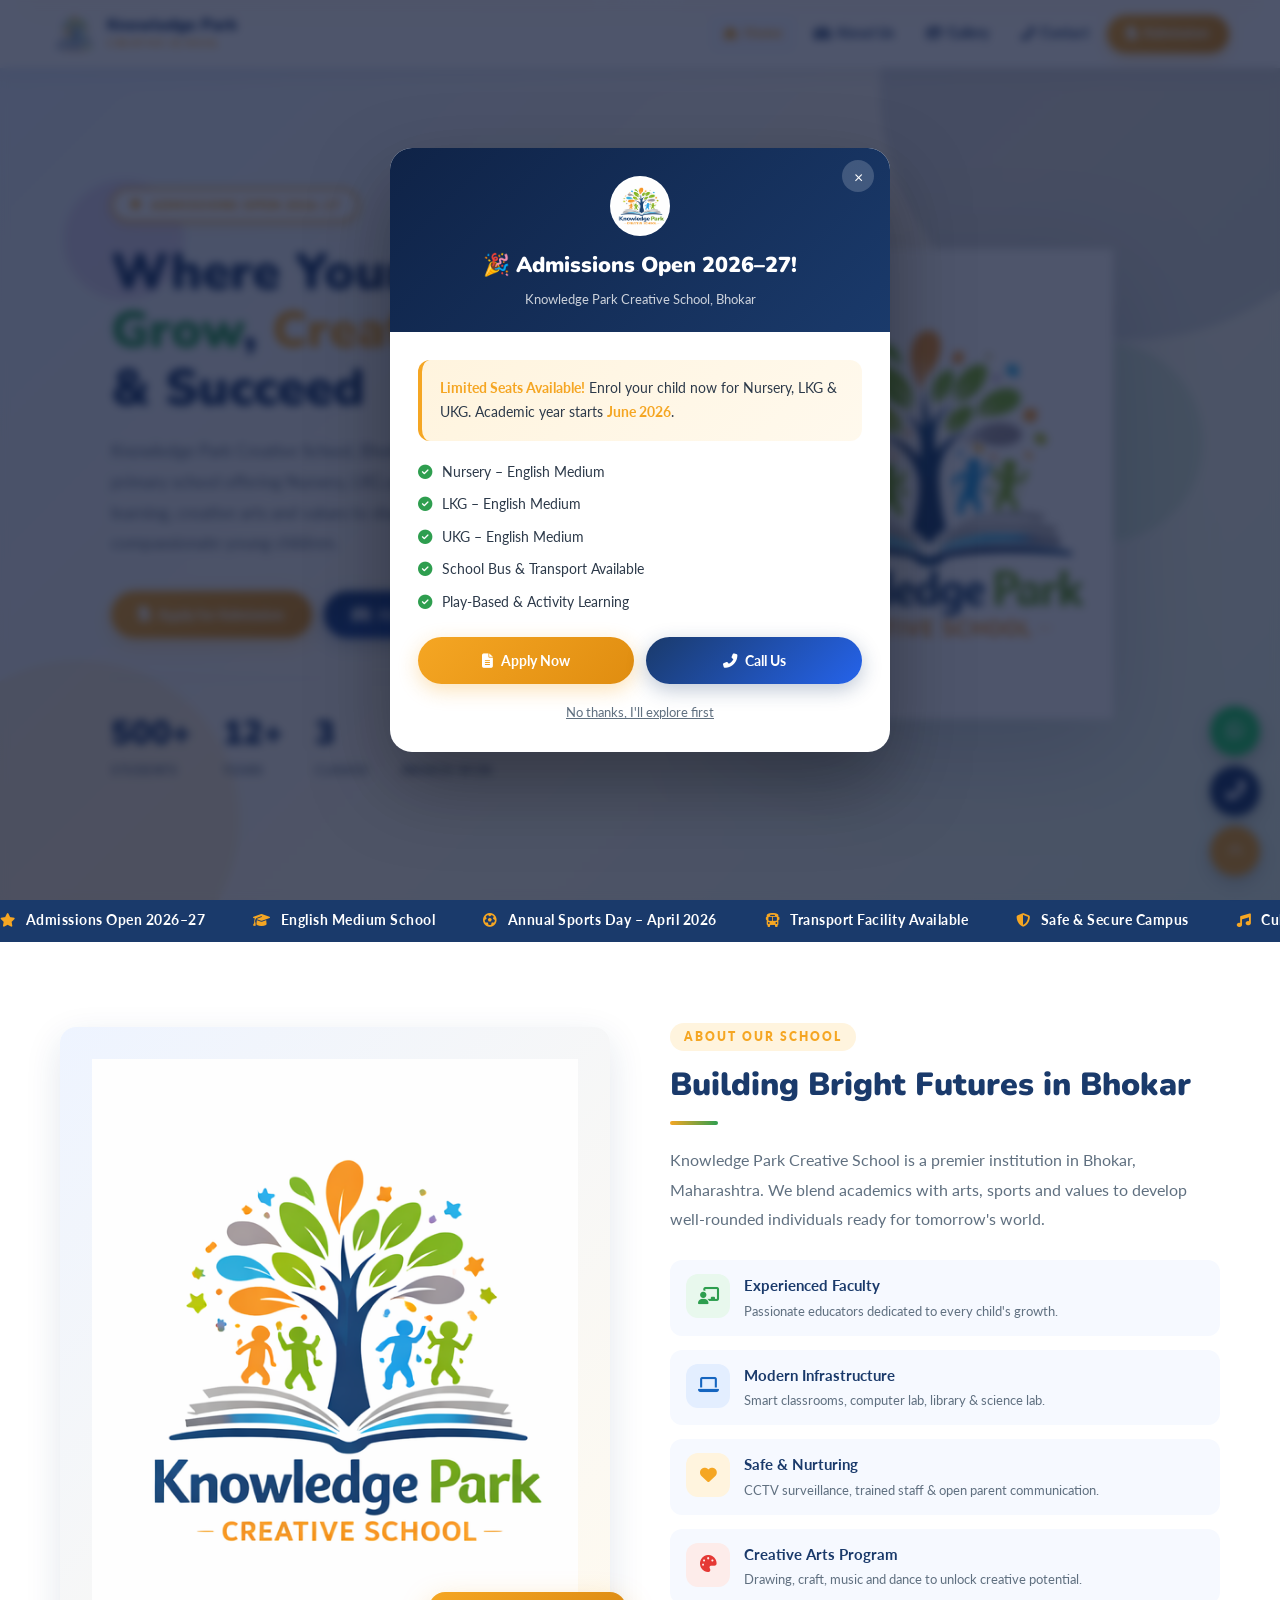
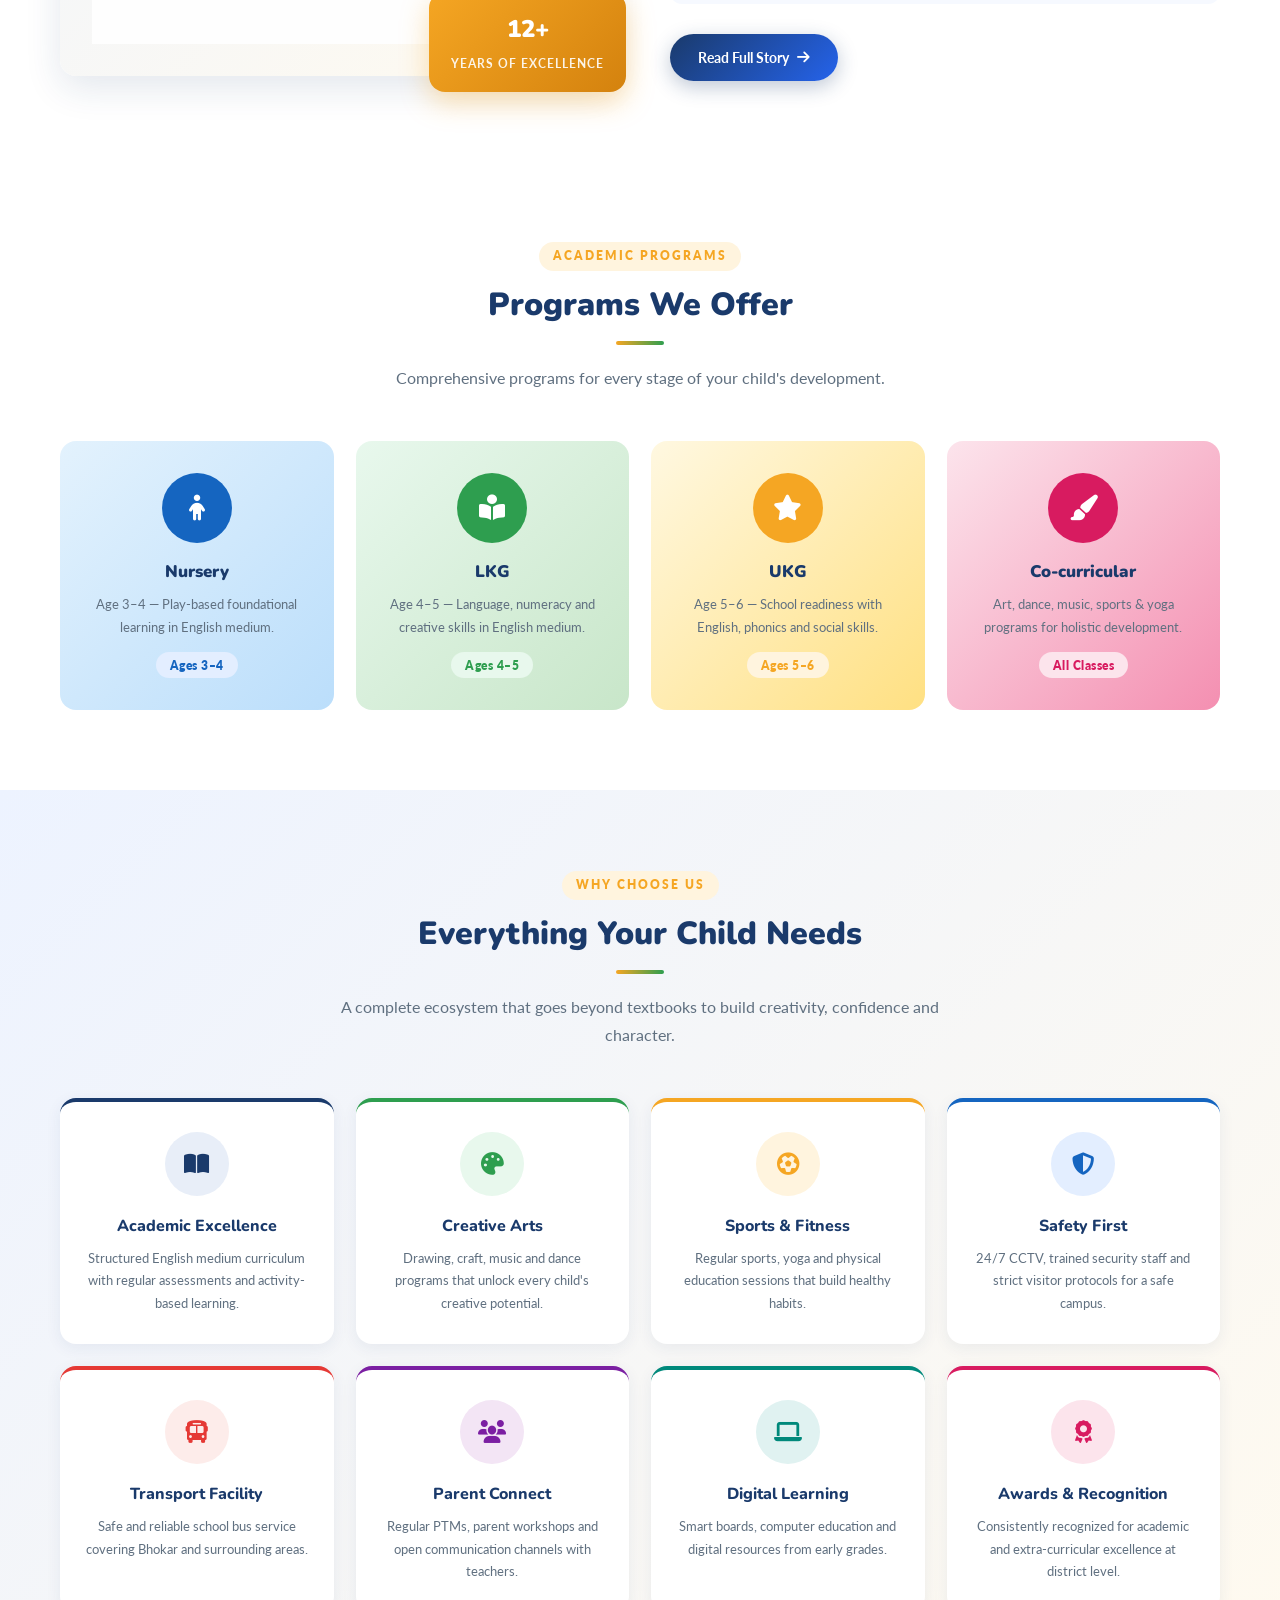
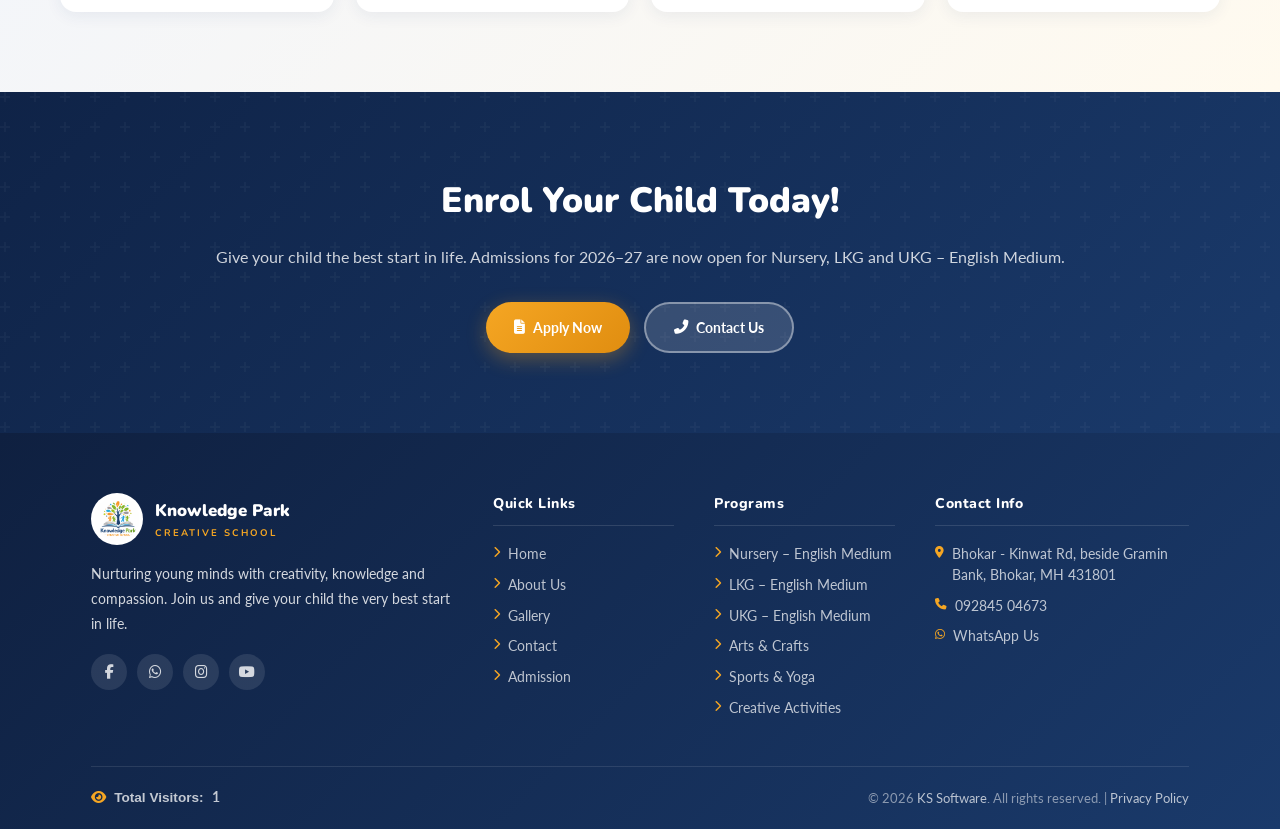
==== commit 0530fda9: "FINAL CODE CALSS UPDATE AS PER REQUIRED" ====
--- a/index.html
+++ b/index.html
@@ -243,15 +243,15 @@
     </div>
     <div class="adm-modal-body">
       <div class="adm-highlight">
-        <strong>Limited Seats Available!</strong> Enrol your child now for Nursery to Class 10.
+        <strong>Limited Seats Available!</strong> Enrol your child now for Nursery, LKG &amp; UKG.
         Academic year starts <strong>June 2026</strong>.
       </div>
       <div class="adm-points">
-        <div class="adm-pt"><i class="fas fa-check-circle"></i> Nursery, LKG &amp; UKG – Pre-Primary</div>
-        <div class="adm-pt"><i class="fas fa-check-circle"></i> Class 1 to 5 – Primary Section</div>
-        <div class="adm-pt"><i class="fas fa-check-circle"></i> Class 6 to 10 – Secondary Section</div>
+        <div class="adm-pt"><i class="fas fa-check-circle"></i> Nursery – English Medium</div>
+        <div class="adm-pt"><i class="fas fa-check-circle"></i> LKG – English Medium</div>
+        <div class="adm-pt"><i class="fas fa-check-circle"></i> UKG – English Medium</div>
         <div class="adm-pt"><i class="fas fa-check-circle"></i> School Bus &amp; Transport Available</div>
-        <div class="adm-pt"><i class="fas fa-check-circle"></i> 100% Board Results Every Year</div>
+        <div class="adm-pt"><i class="fas fa-check-circle"></i> Play-Based &amp; Activity Learning</div>
       </div>
       <div class="adm-modal-actions">
         <a href="admission.html" class="btn btn-orange"><i class="fas fa-file-alt"></i> Apply Now</a>
@@ -300,7 +300,7 @@
           <span class="accent">Grow</span>, <span class="accent2">Create</span><br>
           &amp; Succeed
         </h1>
-        <p class="hero-desc">Knowledge Park Creative School, Bhokar — blending strong academics with arts, sports and values to shape confident, compassionate and creative individuals ready for tomorrow.</p>
+        <p class="hero-desc">Knowledge Park Creative School, Bhokar — an English medium pre-primary school offering Nursery, LKG and UKG with play-based learning, creative arts and values to shape confident and compassionate young children.</p>
         <div class="hero-actions">
           <a href="admission.html" class="btn btn-orange"><i class="fas fa-file-alt"></i> Apply for Admission</a>
           <a href="about.html" class="btn btn-navy"><i class="fas fa-school"></i> About Our School</a>
@@ -308,7 +308,7 @@
         <div class="hero-stats">
           <div class="stat"><div class="num">500+</div><div class="lbl">STUDENTS</div></div>
           <div class="stat"><div class="num">12+</div><div class="lbl">YEARS</div></div>
-          <div class="stat"><div class="num">100%</div><div class="lbl">BOARD RESULTS</div></div>
+          <div class="stat"><div class="num">3</div><div class="lbl">CLASSES</div></div>
           <div class="stat"><div class="num">50+</div><div class="lbl">AWARDS WON</div></div>
         </div>
       </div>
@@ -322,7 +322,7 @@
   <div class="marquee-bar">
     <div class="marquee-track">
       <span><i class="fas fa-star"></i> Admissions Open 2026–27</span>
-      <span><i class="fas fa-graduation-cap"></i> 100% Board Results</span>
+      <span><i class="fas fa-graduation-cap"></i> English Medium School</span>
       <span><i class="fas fa-futbol"></i> Annual Sports Day – April 2026</span>
       <span><i class="fas fa-bus"></i> Transport Facility Available</span>
       <span><i class="fas fa-shield-alt"></i> Safe &amp; Secure Campus</span>
@@ -331,7 +331,7 @@
       <span><i class="fas fa-users"></i> Experienced &amp; Dedicated Faculty</span>
       <!-- duplicate for seamless loop -->
       <span><i class="fas fa-star"></i> Admissions Open 2026–27</span>
-      <span><i class="fas fa-graduation-cap"></i> 100% Board Results</span>
+      <span><i class="fas fa-graduation-cap"></i> English Medium School</span>
       <span><i class="fas fa-futbol"></i> Annual Sports Day – April 2026</span>
       <span><i class="fas fa-bus"></i> Transport Facility Available</span>
       <span><i class="fas fa-shield-alt"></i> Safe &amp; Secure Campus</span>
@@ -393,21 +393,24 @@
       <div class="prog-grid">
         <div class="prog-card pc-pp reveal">
           <div class="prog-icon"><i class="fas fa-child"></i></div>
-          <h3>Pre-Primary</h3>
-          <p>Nursery, LKG & UKG — Play-based learning for foundational skills.</p>
-          <div class="prog-badge">Ages 3–6</div>
-        </div>
+          <h3>Nursery</h3>
+          <p>Age 3–4 — Play-based foundational learning in English medium.</p>
+          <div class="prog-badge">Ages 3–4</div>
+        </div>
+        
+        
+        
         <div class="prog-card pc-p reveal">
           <div class="prog-icon"><i class="fas fa-book-reader"></i></div>
-          <h3>Primary</h3>
-          <p>Class 1 to 5 — Building core academics with creativity &amp; curiosity.</p>
-          <div class="prog-badge">Class 1–5</div>
+          <h3>LKG</h3>
+          <p>Age 4–5 — Language, numeracy and creative skills in English medium.</p>
+          <div class="prog-badge">Ages 4–5</div>
         </div>
         <div class="prog-card pc-s reveal">
-          <div class="prog-icon"><i class="fas fa-graduation-cap"></i></div>
-          <h3>Secondary</h3>
-          <p>Class 6 to 10 — State board curriculum with 100% exam results.</p>
-          <div class="prog-badge">Class 6–10</div>
+          <div class="prog-icon"><i class="fas fa-star"></i></div>
+          <h3>UKG</h3>
+          <p>Age 5–6 — School readiness with English, phonics and social skills.</p>
+          <div class="prog-badge">Ages 5–6</div>
         </div>
         <div class="prog-card pc-c reveal">
           <div class="prog-icon"><i class="fas fa-paint-brush"></i></div>
@@ -432,7 +435,7 @@
         <div class="why-card c-navy reveal">
           <div class="why-ico"><i class="fas fa-book-open"></i></div>
           <h3>Academic Excellence</h3>
-          <p>Structured curriculum, regular assessments and 100% board results every year.</p>
+          <p>Structured English medium curriculum with regular assessments and activity-based learning.</p>
         </div>
         <div class="why-card c-green reveal">
           <div class="why-ico"><i class="fas fa-palette"></i></div>
@@ -476,7 +479,7 @@
   <!-- ===== CTA ===== -->
   <section class="cta-section">
     <h2 class="reveal">Enrol Your Child Today!</h2>
-    <p class="reveal">Give your child the best start in life. Admissions for 2026–27 are now open for Nursery to Class 10.</p>
+    <p class="reveal">Give your child the best start in life. Admissions for 2026–27 are now open for Nursery, LKG and UKG – English Medium.</p>
     <div class="cta-btns reveal">
       <a href="admission.html" class="btn btn-orange"><i class="fas fa-file-alt"></i> Apply Now</a>
       <a href="contact.html" class="btn" style="background:rgba(255,255,255,.15);color:#fff;border:2px solid rgba(255,255,255,.4);"><i class="fas fa-phone-alt"></i> Contact Us</a>
@@ -522,12 +525,12 @@
       <div class="footer-col">
         <h5>Programs</h5>
         <ul>
-          <li><a href="#"><i class="fas fa-chevron-right"></i> Pre-Primary (Nursery–UKG)</a></li>
-          <li><a href="#"><i class="fas fa-chevron-right"></i> Primary (Class 1–5)</a></li>
-          <li><a href="#"><i class="fas fa-chevron-right"></i> Secondary (Class 6–10)</a></li>
+          <li><a href="#"><i class="fas fa-chevron-right"></i> Nursery – English Medium</a></li>
+          <li><a href="#"><i class="fas fa-chevron-right"></i> LKG – English Medium</a></li>
+          <li><a href="#"><i class="fas fa-chevron-right"></i> UKG – English Medium</a></li>
           <li><a href="#"><i class="fas fa-chevron-right"></i> Arts &amp; Crafts</a></li>
-          <li><a href="#"><i class="fas fa-chevron-right"></i> Sports Program</a></li>
-          <li><a href="#"><i class="fas fa-chevron-right"></i> Computer Education</a></li>
+          <li><a href="#"><i class="fas fa-chevron-right"></i> Sports &amp; Yoga</a></li>
+          <li><a href="#"><i class="fas fa-chevron-right"></i> Creative Activities</a></li>
         </ul>
       </div>
       <div class="footer-col">
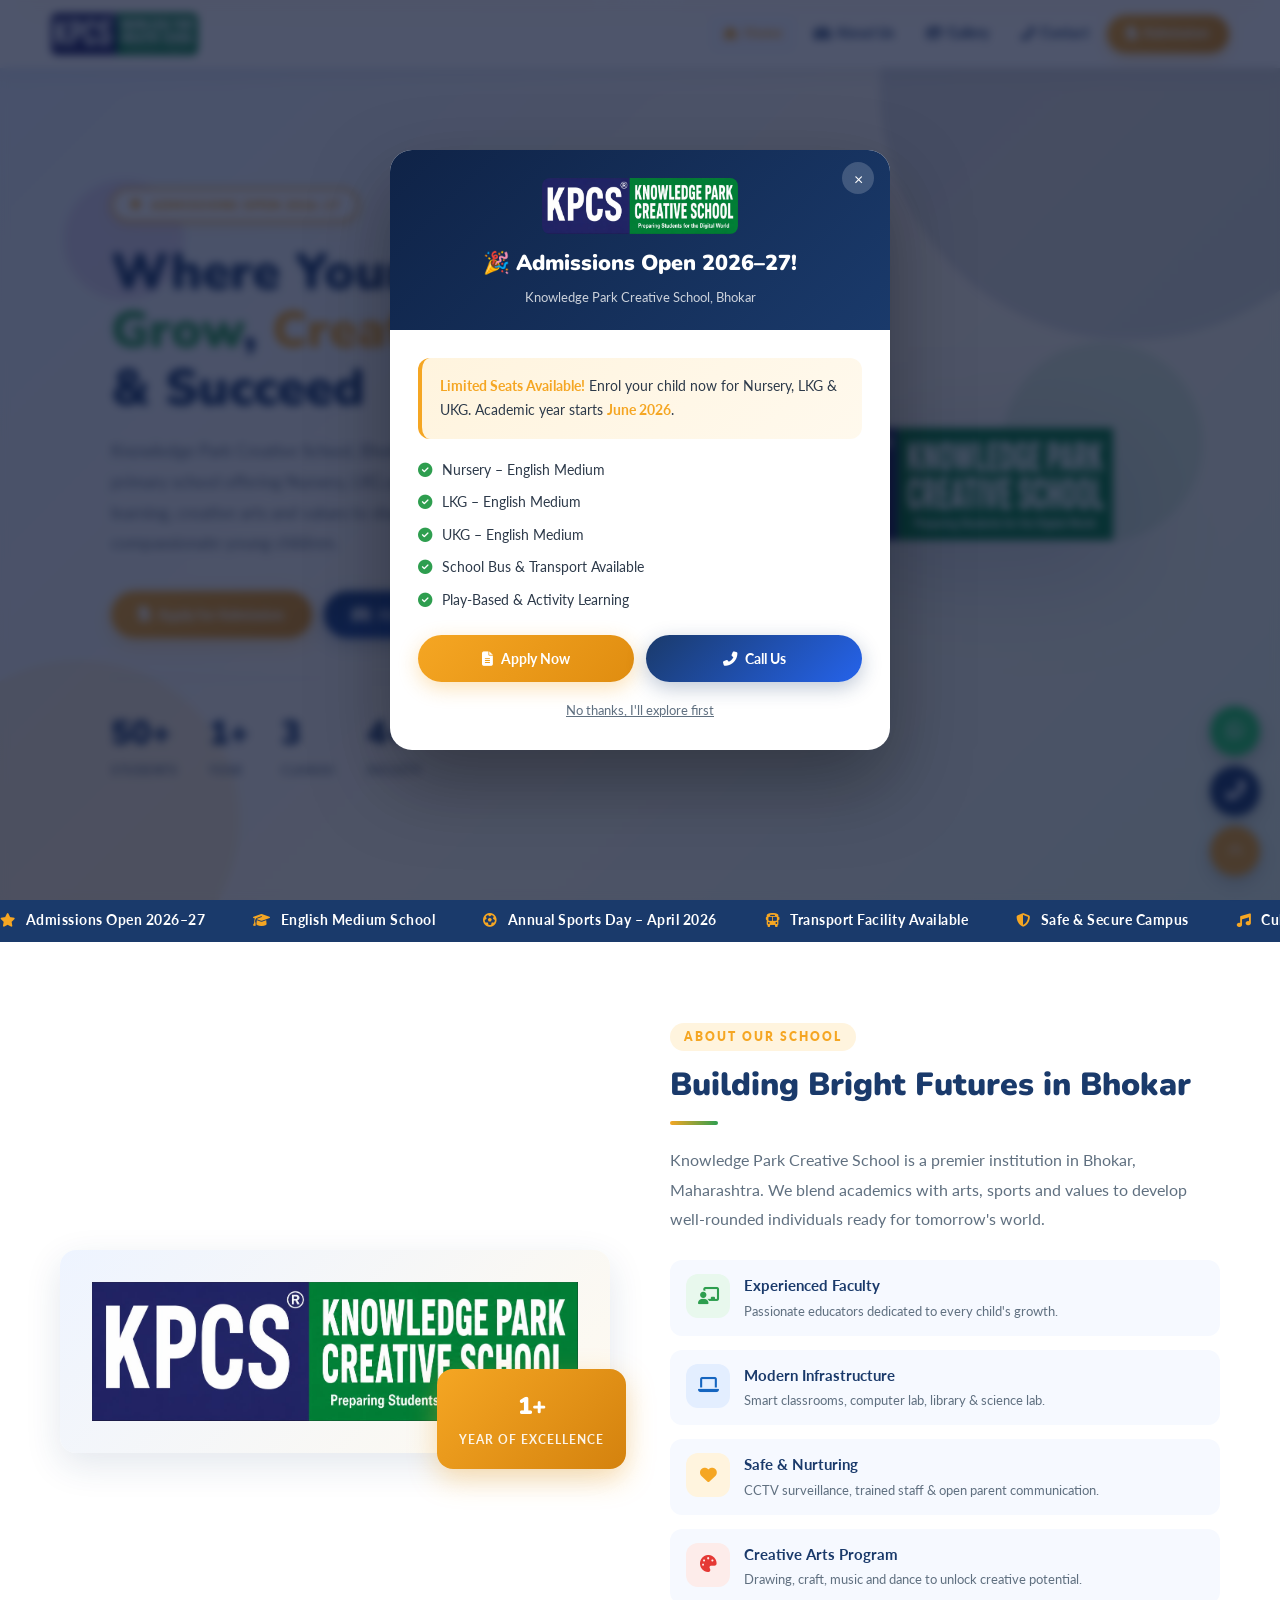
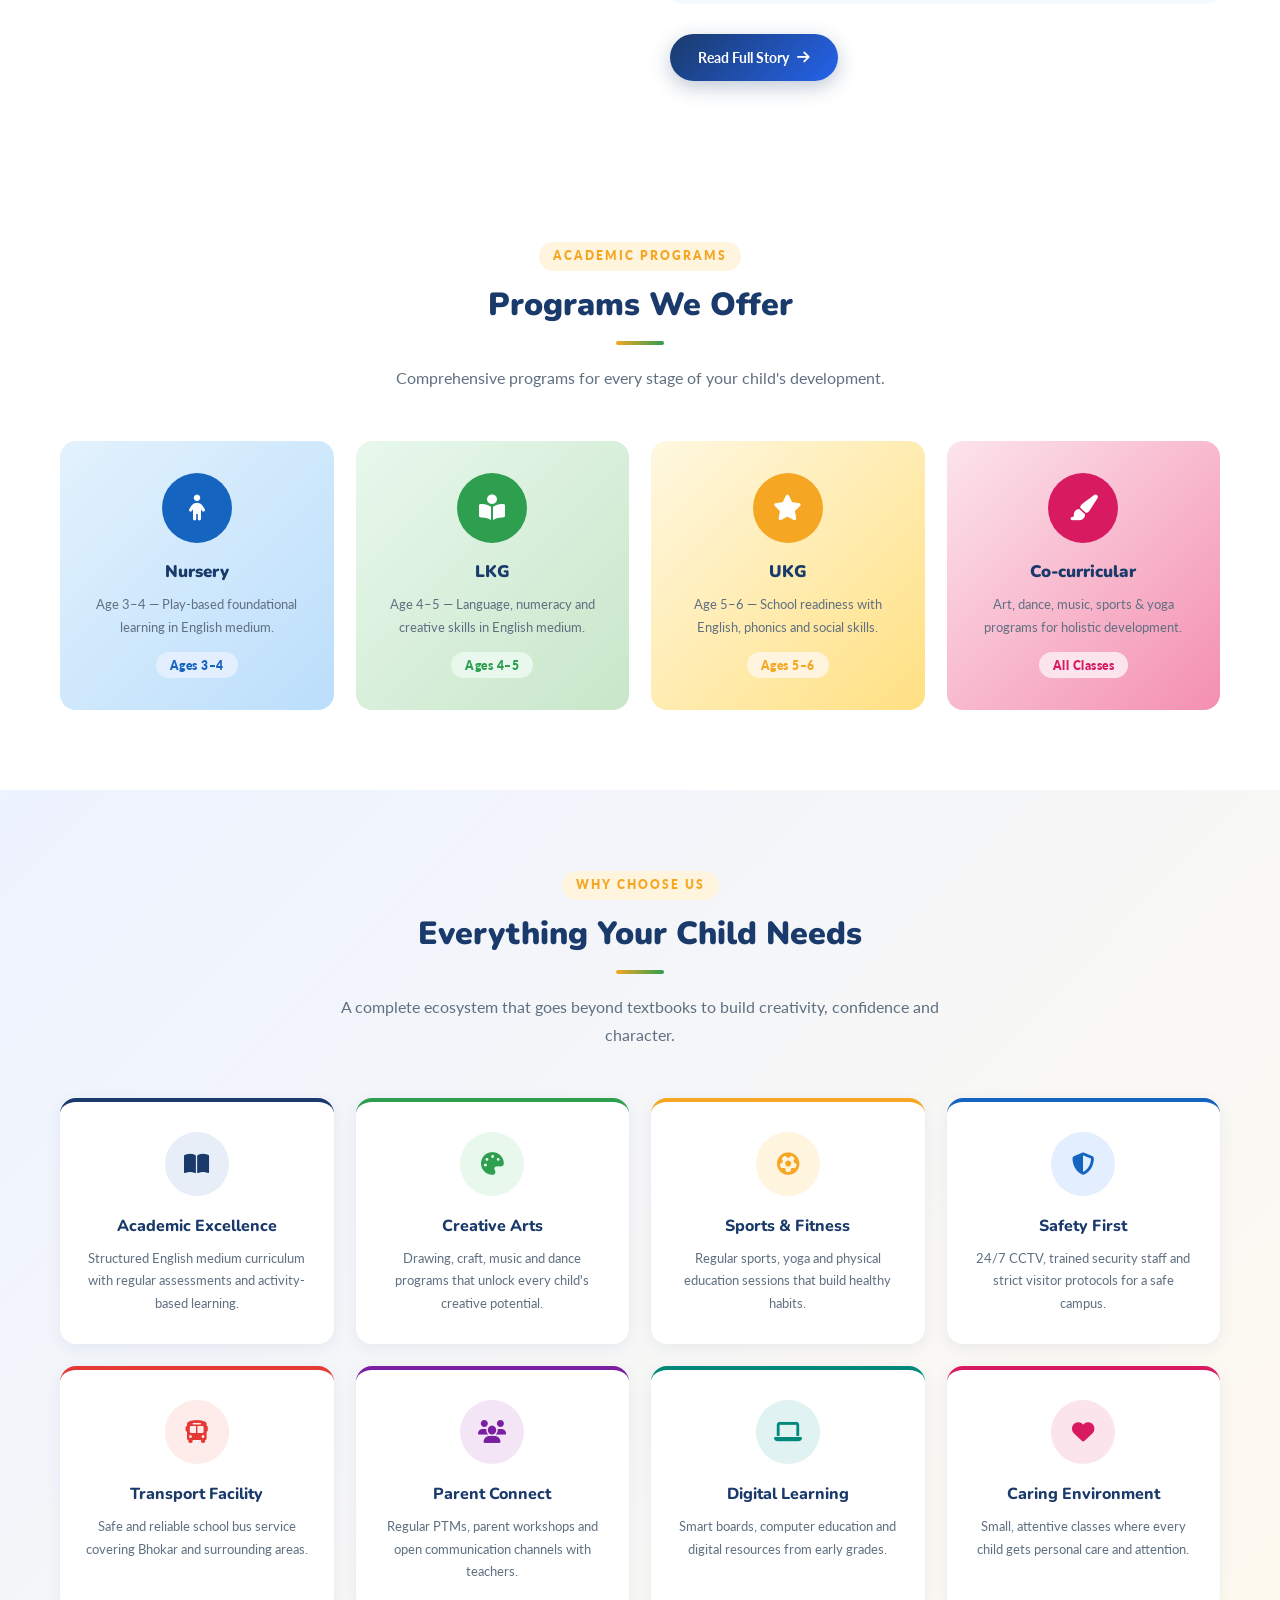
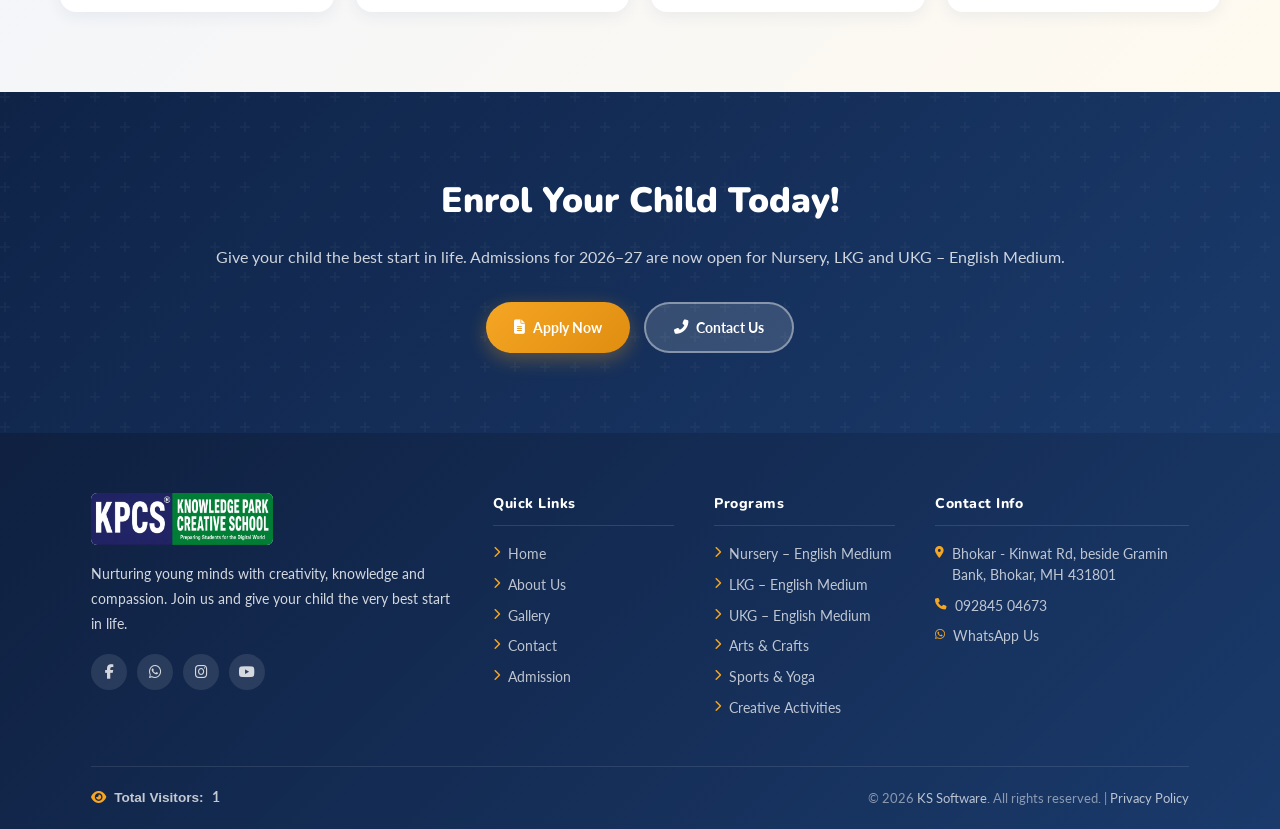
==== commit 5bde53c0: "FINAL CODE WEBSITE LIVE" ====
--- a/index.html
+++ b/index.html
@@ -4,7 +4,7 @@
   <meta charset="UTF-8"/>
   <meta name="viewport" content="width=device-width, initial-scale=1.0"/>
   <title>Knowledge Park Creative School | Home</title>
-  <meta name="description" content="Knowledge Park Creative School – A premier creative school in Bhokar, Maharashtra nurturing young minds since 2014."/>
+  <meta name="description" content="Knowledge Park Creative School – A premier creative school in Bhokar, Maharashtra nurturing young minds since 2026."/>
   <!-- ✅ FAVICON FIX: logoicon.png as favicon -->
   <link rel="icon" type="image/png" href="logoicon.png"/>
   <link rel="apple-touch-icon" href="logoicon.png"/>
@@ -306,10 +306,10 @@
           <a href="about.html" class="btn btn-navy"><i class="fas fa-school"></i> About Our School</a>
         </div>
         <div class="hero-stats">
-          <div class="stat"><div class="num">500+</div><div class="lbl">STUDENTS</div></div>
-          <div class="stat"><div class="num">12+</div><div class="lbl">YEARS</div></div>
+          <div class="stat"><div class="num">50+</div><div class="lbl">STUDENTS</div></div>
+          <div class="stat"><div class="num">1+</div><div class="lbl">YEAR</div></div>
           <div class="stat"><div class="num">3</div><div class="lbl">CLASSES</div></div>
-          <div class="stat"><div class="num">50+</div><div class="lbl">AWARDS WON</div></div>
+          <div class="stat"><div class="num">4+</div><div class="lbl">FACULTY</div></div>
         </div>
       </div>
       <div class="hero-img-wrap">
@@ -348,8 +348,8 @@
         <div class="about-img-box reveal-left">
           <img src="logo.png" alt="About Knowledge Park Creative School"/>
           <div class="about-float-badge">
-            <strong>12+</strong>
-            <span>YEARS OF EXCELLENCE</span>
+            <strong>1+</strong>
+            <span>YEAR OF EXCELLENCE</span>
           </div>
         </div>
         <div class="reveal-right">
@@ -468,9 +468,9 @@
           <p>Smart boards, computer education and digital resources from early grades.</p>
         </div>
         <div class="why-card c-pink reveal">
-          <div class="why-ico"><i class="fas fa-award"></i></div>
-          <h3>Awards &amp; Recognition</h3>
-          <p>Consistently recognized for academic and extra-curricular excellence at district level.</p>
+          <div class="why-ico"><i class="fas fa-heart"></i></div>
+          <h3>Caring Environment</h3>
+          <p>Small, attentive classes where every child gets personal care and attention.</p>
         </div>
       </div>
     </div>
--- a/style.css
+++ b/style.css
@@ -340,3 +340,10 @@
 @media (max-width: 480px) {
   .form-row3 { grid-template-columns: 1fr; }
 }
+
+/* ===== NEW KPCS LOGO (wide logo) ===== */
+.nav-brand img { height: 42px !important; width: auto !important; border-radius: 6px !important; object-fit: contain !important; }
+.nav-brand-text { display: none !important; }
+.footer-brand-row img { height: 52px !important; width: auto !important; border-radius: 6px !important; padding: 0 !important; border: none !important; object-fit: contain !important; }
+.footer-brand-row .ft { display: none !important; }
+.adm-modal-header img { height: 56px !important; width: auto !important; border-radius: 8px !important; padding: 0 !important; }
